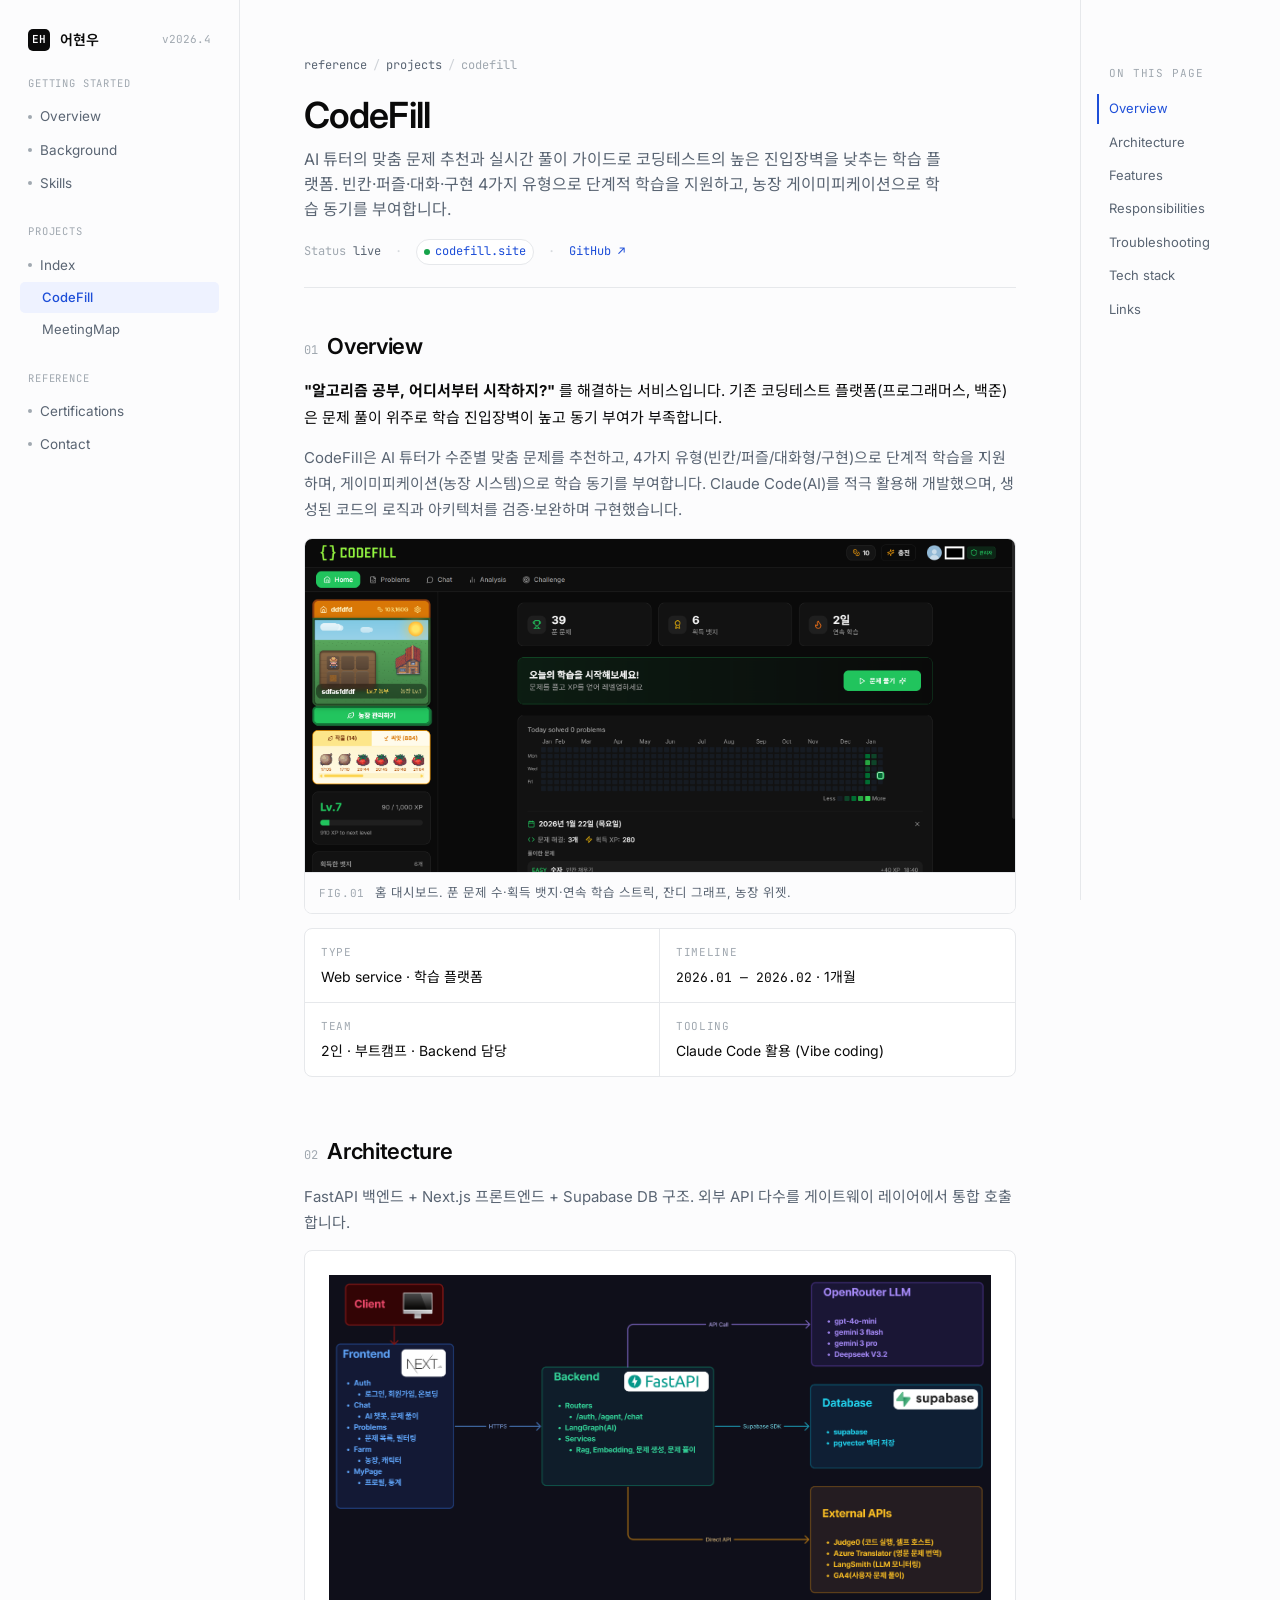
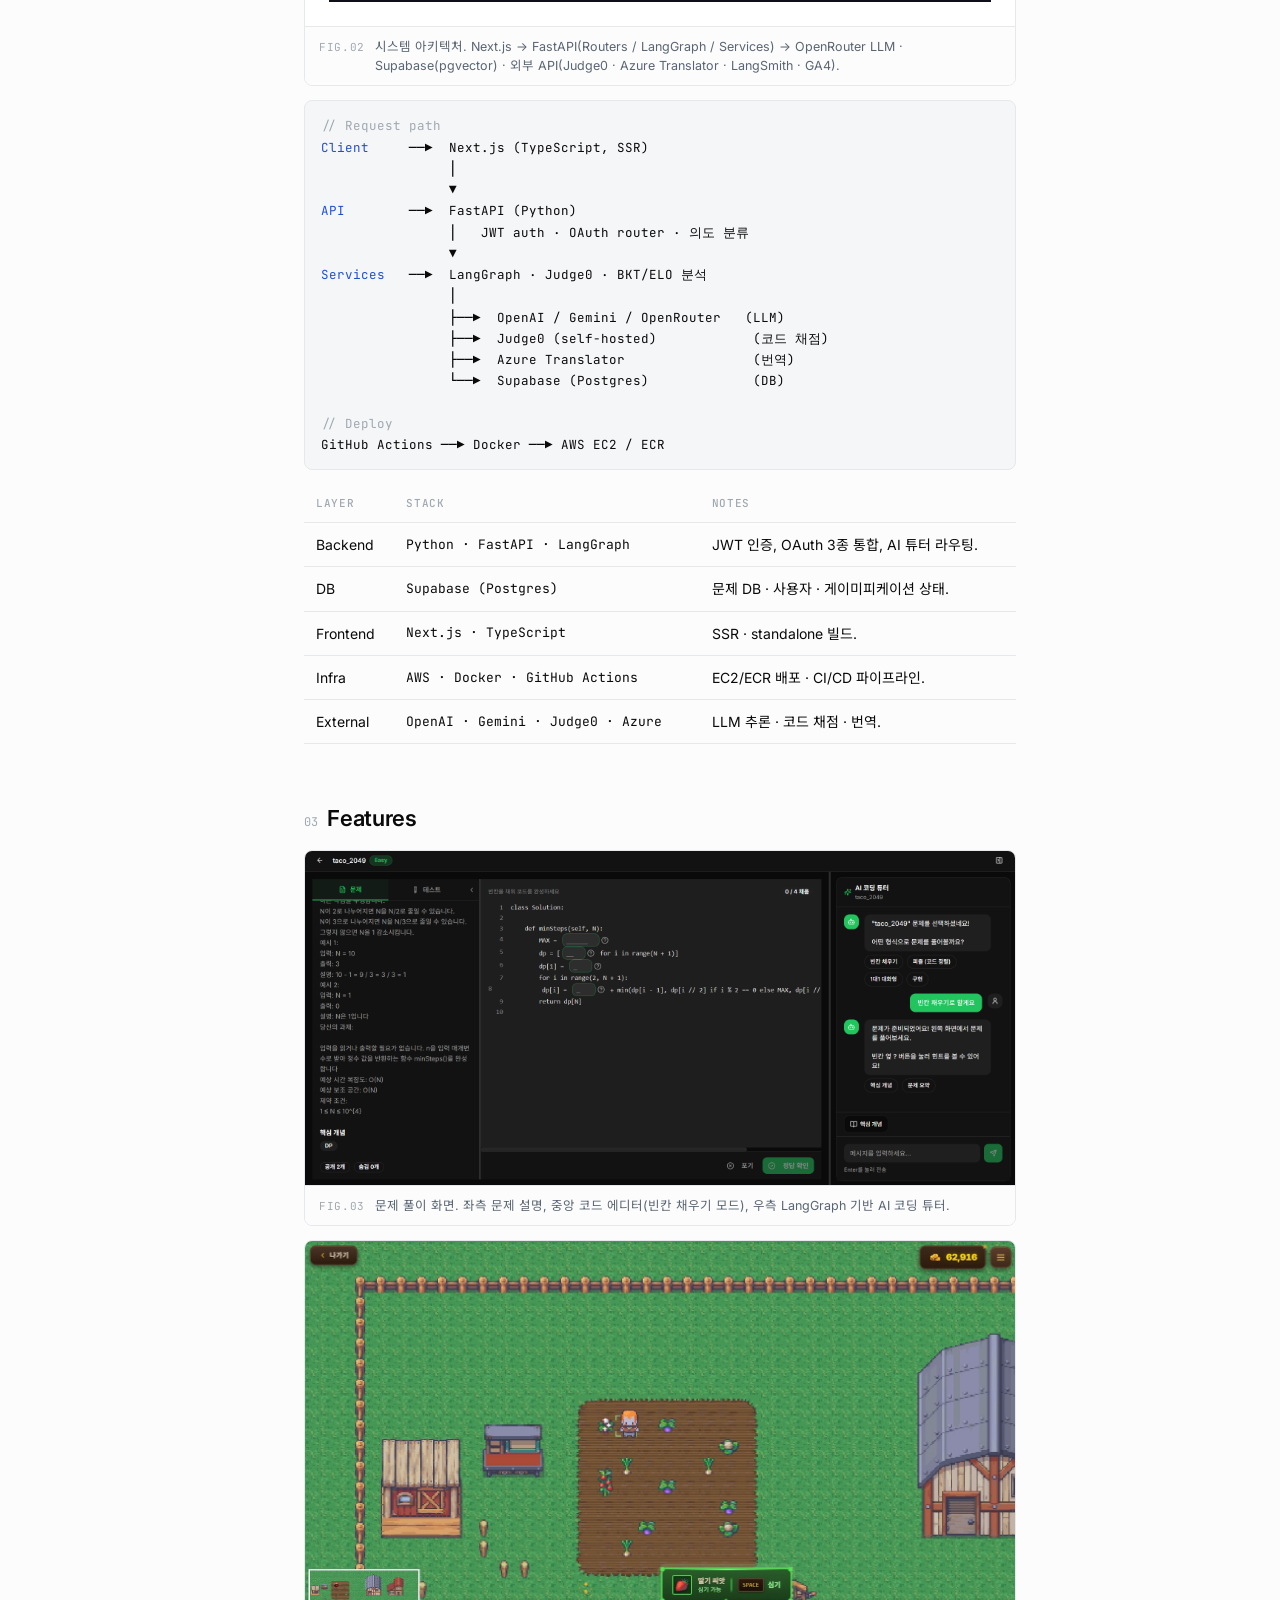
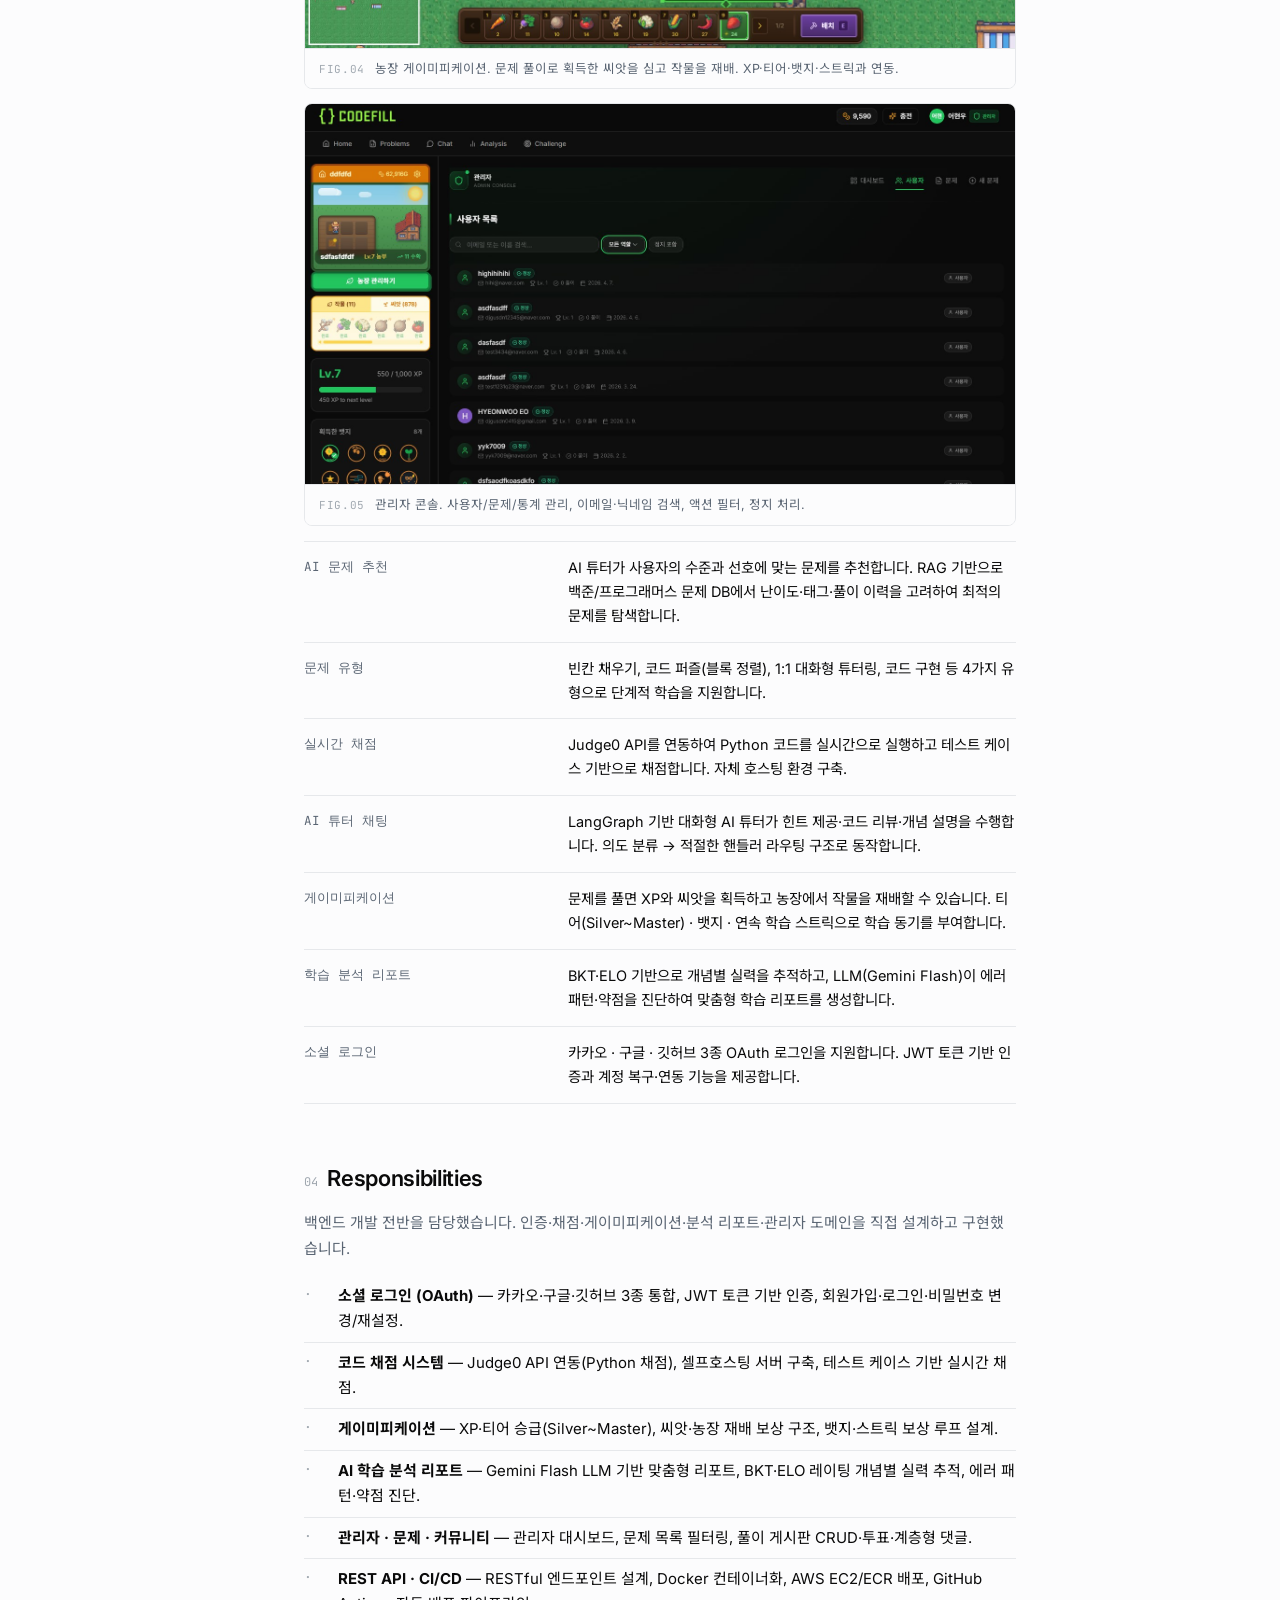
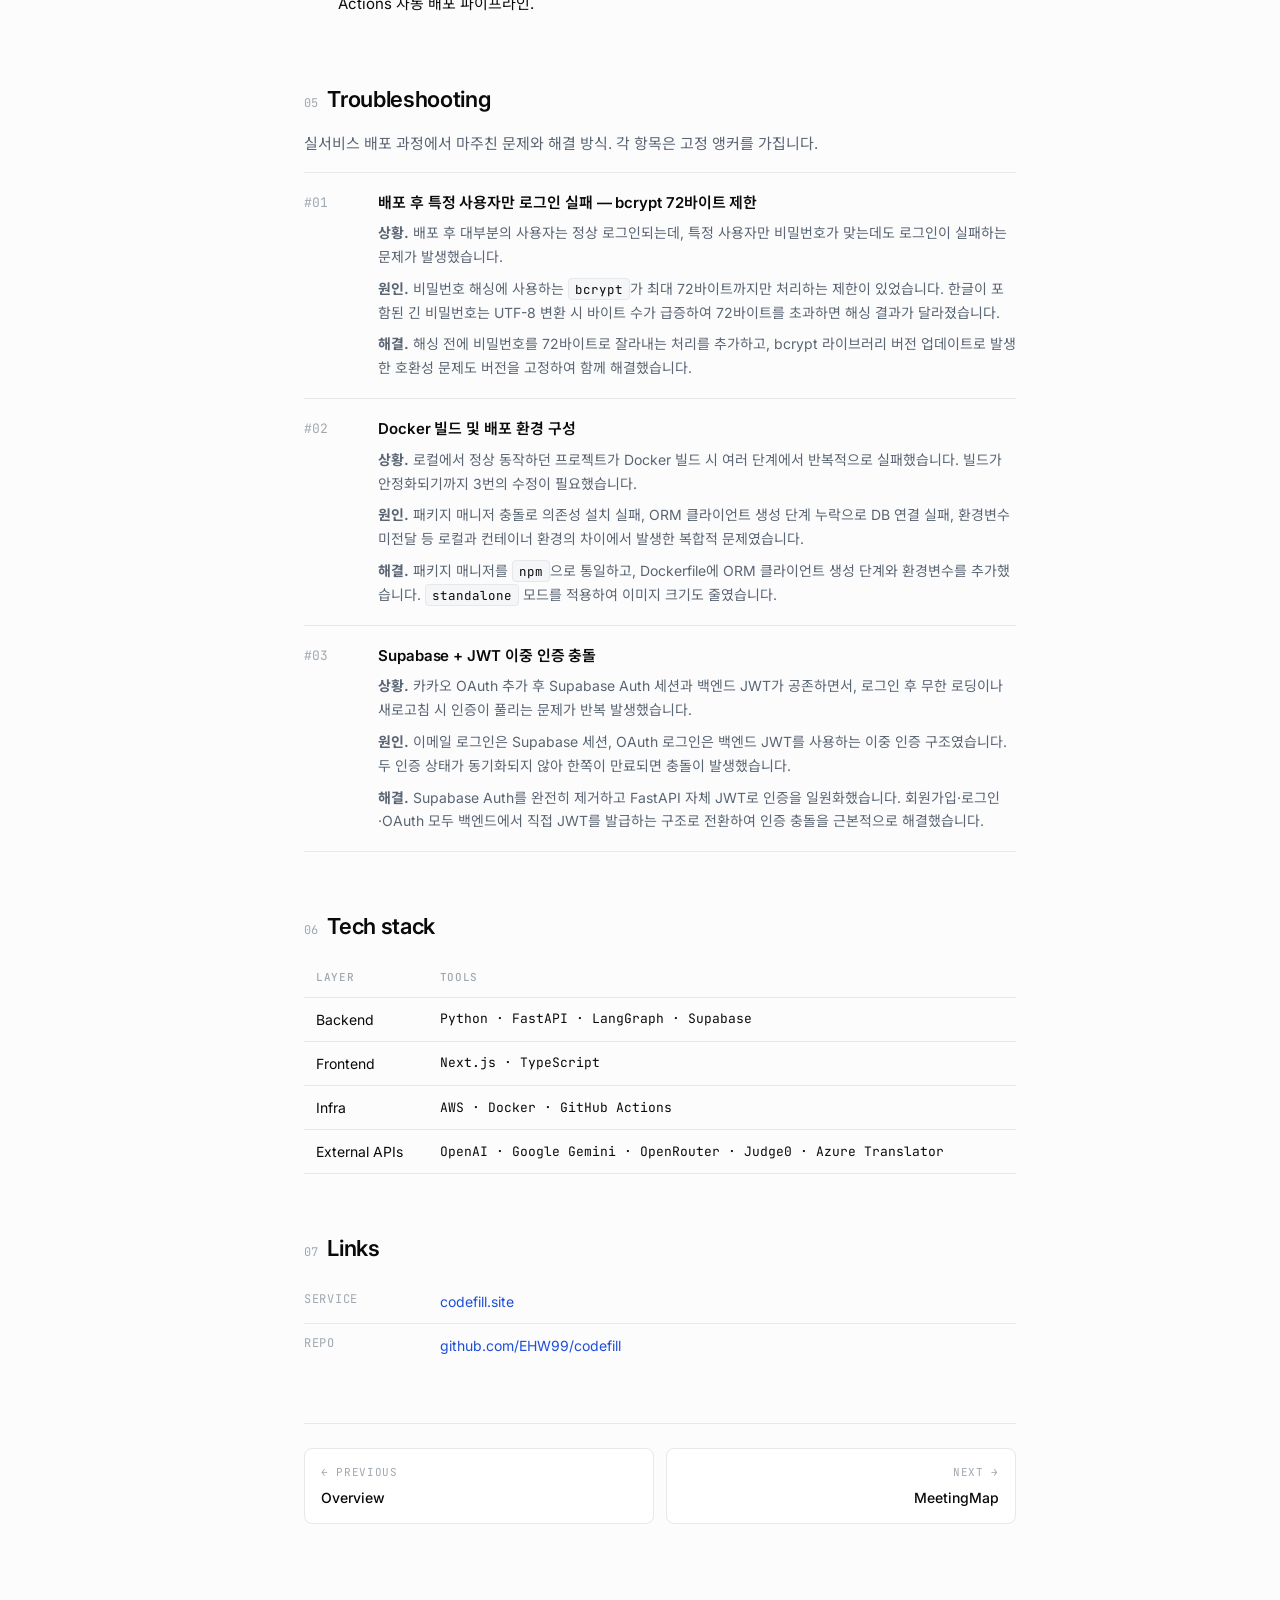
==== codefill.html @ de39ea93 "init: Portfolio-V3 base + 콘텐츠/동작 수정 - 베이스: Documentation site 컨셉 (사이드바 + 메인 + 우측 TOC) - 콘텐츠 수정: Abou" ====
<!doctype html>
<html lang="ko">
<head>
<meta charset="utf-8" />
<meta name="viewport" content="width=device-width, initial-scale=1" />
<title>CodeFill · 어현우</title>
<link rel="preconnect" href="https://fonts.googleapis.com" />
<link rel="preconnect" href="https://fonts.gstatic.com" crossorigin />
<link href="https://fonts.googleapis.com/css2?family=Inter:wght@400;500;600;700&family=JetBrains+Mono:wght@400;500&family=Noto+Sans+KR:wght@400;500;600;700&display=swap" rel="stylesheet" />
<link rel="stylesheet" href="styles.css?v=3" />
<style>
.figure { margin: 0 0 14px; border: 1px solid var(--border); border-radius: 8px; overflow: hidden; background: var(--surface); }
.figure img { display: block; width: 100%; height: auto; }
.figure-caption { display: flex; align-items: baseline; gap: 10px; padding: 10px 14px; border-top: 1px solid var(--border); background: var(--bg); font-size: 12.5px; color: var(--text-secondary); line-height: 1.55; }
.figure-caption .label { font-family: var(--font-mono); font-size: 11px; text-transform: uppercase; letter-spacing: 0.06em; color: var(--text-muted); flex-shrink: 0; }
.figure.arch { background: #ffffff; }
.figure.arch img { padding: 24px; box-sizing: border-box; }
</style>
</head>
<body>
<div class="shell">

  <aside class="sidebar">
    <div class="sb-brand">
      <div class="mark">EH</div>
      <div class="name">어현우</div>
      <div class="ver">v2026.4</div>
    </div>

    <div class="sb-section">
      <div class="sb-section-title">Getting started</div>
      <ul class="sb-list">
        <li><a class="sb-link" href="index.html#overview"><span class="dot"></span>Overview</a></li>
        <li><a class="sb-link" href="index.html#background"><span class="dot"></span>Background</a></li>
        <li><a class="sb-link" href="index.html#skills"><span class="dot"></span>Skills</a></li>
      </ul>
    </div>

    <div class="sb-section">
      <div class="sb-section-title">Projects</div>
      <ul class="sb-list">
        <li><a class="sb-link" href="index.html#projects"><span class="dot"></span>Index</a></li>
        <li><a class="sb-link sub active" href="codefill.html">CodeFill</a></li>
        <li><a class="sb-link sub" href="meetingmap.html">MeetingMap</a></li>
      </ul>
    </div>

    <div class="sb-section">
      <div class="sb-section-title">Reference</div>
      <ul class="sb-list">
        <li><a class="sb-link" href="index.html#certifications"><span class="dot"></span>Certifications</a></li>
        <li><a class="sb-link" href="index.html#contact"><span class="dot"></span>Contact</a></li>
      </ul>
    </div>
  </aside>

  <main class="main">
    <nav class="breadcrumb">
      <a href="index.html">reference</a>
      <span class="sep">/</span>
      <a href="index.html#projects">projects</a>
      <span class="sep">/</span>
      <span>codefill</span>
    </nav>

    <h1 class="page-title">CodeFill</h1>
    <p class="page-subtitle">
      AI 튜터의 맞춤 문제 추천과 실시간 풀이 가이드로 코딩테스트의 높은
      진입장벽을 낮추는 학습 플랫폼. 빈칸·퍼즐·대화·구현 4가지 유형으로
      단계적 학습을 지원하고, 농장 게이미피케이션으로 학습 동기를 부여합니다.
    </p>
    <div class="page-meta">
      <span>Status <span style="color:var(--text-secondary)">live</span></span>
      <span class="sep">·</span>
      <a href="https://codefill.site/" target="_blank" rel="noopener" class="pill" style="color:var(--accent); text-decoration:none;"><span class="dot"></span>codefill.site</a>
      <span class="sep">·</span>
      <a href="https://github.com/EHW99/codefill" target="_blank" rel="noopener" style="font-family:var(--font-mono); font-size:12px;">GitHub ↗</a>
    </div>

    <!-- Overview -->
    <section class="section" id="overview">
      <h2 class="section-h2"><span class="num">01</span>Overview</h2>
      <p class="lead">
        <strong>"알고리즘 공부, 어디서부터 시작하지?"</strong> 를 해결하는
        서비스입니다. 기존 코딩테스트 플랫폼(프로그래머스, 백준)은 문제 풀이
        위주로 학습 진입장벽이 높고 동기 부여가 부족합니다.
      </p>
      <p class="lead secondary">
        CodeFill은 AI 튜터가 수준별 맞춤 문제를 추천하고, 4가지 유형(빈칸/퍼즐/대화형/구현)으로
        단계적 학습을 지원하며, 게이미피케이션(농장 시스템)으로 학습 동기를
        부여합니다. Claude Code(AI)를 적극 활용해 개발했으며, 생성된 코드의
        로직과 아키텍처를 검증·보완하며 구현했습니다.
      </p>

      <figure class="figure">
        <img src="assets/codefill-home.png" alt="CodeFill 홈 화면 — 학습 대시보드" />
        <figcaption class="figure-caption">
          <span class="label">fig.01</span>
          <span>홈 대시보드. 푼 문제 수·획득 뱃지·연속 학습 스트릭, 잔디 그래프, 농장 위젯.</span>
        </figcaption>
      </figure>

      <div class="facts">
        <div class="fact">
          <div class="fact-key">Type</div>
          <div class="fact-val">Web service · 학습 플랫폼</div>
        </div>
        <div class="fact">
          <div class="fact-key">Timeline</div>
          <div class="fact-val"><span class="mono">2026.01 — 2026.02</span> · 1개월</div>
        </div>
        <div class="fact">
          <div class="fact-key">Team</div>
          <div class="fact-val">2인 · 부트캠프 · Backend 담당</div>
        </div>
        <div class="fact">
          <div class="fact-key">Tooling</div>
          <div class="fact-val">Claude Code 활용 (Vibe coding)</div>
        </div>
      </div>
    </section>

    <!-- Architecture -->
    <section class="section" id="architecture">
      <h2 class="section-h2"><span class="num">02</span>Architecture</h2>
      <p class="lead secondary">
        FastAPI 백엔드 + Next.js 프론트엔드 + Supabase DB 구조. 외부 API
        다수를 게이트웨이 레이어에서 통합 호출합니다.
      </p>

      <figure class="figure arch">
        <img src="assets/codefill-architecture.png" alt="CodeFill 시스템 아키텍처 다이어그램" />
        <figcaption class="figure-caption">
          <span class="label">fig.02</span>
          <span>시스템 아키텍처. Next.js → FastAPI(Routers / LangGraph / Services) → OpenRouter LLM · Supabase(pgvector) · 외부 API(Judge0 · Azure Translator · LangSmith · GA4).</span>
        </figcaption>
      </figure>

<pre class="block"><span class="c">// Request path</span>
<span class="k">Client</span>     ──▶  Next.js (TypeScript, SSR)
                │
                ▼
<span class="k">API</span>        ──▶  FastAPI (Python)
                │   JWT auth · OAuth router · 의도 분류
                ▼
<span class="k">Services</span>   ──▶  LangGraph · Judge0 · BKT/ELO 분석
                │
                ├──▶  OpenAI / Gemini / OpenRouter   (LLM)
                ├──▶  Judge0 (self-hosted)            (코드 채점)
                ├──▶  Azure Translator                (번역)
                └──▶  Supabase (Postgres)             (DB)

<span class="c">// Deploy</span>
GitHub Actions ──▶ Docker ──▶ AWS EC2 / ECR</pre>

      <table class="spec">
        <thead>
          <tr><th>Layer</th><th>Stack</th><th>Notes</th></tr>
        </thead>
        <tbody>
          <tr><td>Backend</td><td class="mono">Python · FastAPI · LangGraph</td><td>JWT 인증, OAuth 3종 통합, AI 튜터 라우팅.</td></tr>
          <tr><td>DB</td><td class="mono">Supabase (Postgres)</td><td>문제 DB · 사용자 · 게이미피케이션 상태.</td></tr>
          <tr><td>Frontend</td><td class="mono">Next.js · TypeScript</td><td>SSR · standalone 빌드.</td></tr>
          <tr><td>Infra</td><td class="mono">AWS · Docker · GitHub Actions</td><td>EC2/ECR 배포 · CI/CD 파이프라인.</td></tr>
          <tr><td>External</td><td class="mono">OpenAI · Gemini · Judge0 · Azure</td><td>LLM 추론 · 코드 채점 · 번역.</td></tr>
        </tbody>
      </table>
    </section>

    <!-- Features -->
    <section class="section" id="features">
      <h2 class="section-h2"><span class="num">03</span>Features</h2>

      <figure class="figure">
        <img src="assets/codefill-chat.png" alt="문제 풀이 화면 — AI 코딩 튜터 채팅" />
        <figcaption class="figure-caption">
          <span class="label">fig.03</span>
          <span>문제 풀이 화면. 좌측 문제 설명, 중앙 코드 에디터(빈칸 채우기 모드), 우측 LangGraph 기반 AI 코딩 튜터.</span>
        </figcaption>
      </figure>

      <figure class="figure">
        <img src="assets/codefill-farm.jpg" alt="농장 게이미피케이션 화면" />
        <figcaption class="figure-caption">
          <span class="label">fig.04</span>
          <span>농장 게이미피케이션. 문제 풀이로 획득한 씨앗을 심고 작물을 재배. XP·티어·뱃지·스트릭과 연동.</span>
        </figcaption>
      </figure>

      <figure class="figure">
        <img src="assets/codefill-admin.jpg" alt="관리자 콘솔 — 사용자 목록" />
        <figcaption class="figure-caption">
          <span class="label">fig.05</span>
          <span>관리자 콘솔. 사용자/문제/통계 관리, 이메일·닉네임 검색, 액션 필터, 정지 처리.</span>
        </figcaption>
      </figure>

      <dl class="dl">
        <div class="dl-row">
          <dt class="dl-key">AI 문제 추천</dt>
          <dd class="dl-val">
            AI 튜터가 사용자의 수준과 선호에 맞는 문제를 추천합니다. RAG 기반으로
            백준/프로그래머스 문제 DB에서 난이도·태그·풀이 이력을 고려하여
            최적의 문제를 탐색합니다.
          </dd>
        </div>
        <div class="dl-row">
          <dt class="dl-key">문제 유형</dt>
          <dd class="dl-val">
            빈칸 채우기, 코드 퍼즐(블록 정렬), 1:1 대화형 튜터링, 코드 구현 등
            4가지 유형으로 단계적 학습을 지원합니다.
          </dd>
        </div>
        <div class="dl-row">
          <dt class="dl-key">실시간 채점</dt>
          <dd class="dl-val">
            Judge0 API를 연동하여 Python 코드를 실시간으로 실행하고 테스트
            케이스 기반으로 채점합니다. 자체 호스팅 환경 구축.
          </dd>
        </div>
        <div class="dl-row">
          <dt class="dl-key">AI 튜터 채팅</dt>
          <dd class="dl-val">
            LangGraph 기반 대화형 AI 튜터가 힌트 제공·코드 리뷰·개념 설명을
            수행합니다. 의도 분류 → 적절한 핸들러 라우팅 구조로 동작합니다.
          </dd>
        </div>
        <div class="dl-row">
          <dt class="dl-key">게이미피케이션</dt>
          <dd class="dl-val">
            문제를 풀면 XP와 씨앗을 획득하고 농장에서 작물을 재배할 수 있습니다.
            티어(Silver~Master) · 뱃지 · 연속 학습 스트릭으로 학습 동기를 부여합니다.
          </dd>
        </div>
        <div class="dl-row">
          <dt class="dl-key">학습 분석 리포트</dt>
          <dd class="dl-val">
            BKT·ELO 기반으로 개념별 실력을 추적하고, LLM(Gemini Flash)이
            에러 패턴·약점을 진단하여 맞춤형 학습 리포트를 생성합니다.
          </dd>
        </div>
        <div class="dl-row">
          <dt class="dl-key">소셜 로그인</dt>
          <dd class="dl-val">
            카카오 · 구글 · 깃허브 3종 OAuth 로그인을 지원합니다. JWT 토큰 기반
            인증과 계정 복구·연동 기능을 제공합니다.
          </dd>
        </div>
      </dl>
    </section>

    <!-- Responsibilities -->
    <section class="section" id="responsibilities">
      <h2 class="section-h2"><span class="num">04</span>Responsibilities</h2>
      <p class="lead secondary">
        백엔드 개발 전반을 담당했습니다. 인증·채점·게이미피케이션·분석 리포트·관리자
        도메인을 직접 설계하고 구현했습니다.
      </p>
      <ul style="list-style:none; padding-left:0;">
        <li style="padding:8px 0; border-bottom:1px solid var(--border); display:grid; grid-template-columns:24px 1fr; gap:10px;">
          <span style="font-family:var(--font-mono); color:var(--text-muted); font-size:13px;">·</span>
          <span><strong>소셜 로그인 (OAuth)</strong> — 카카오·구글·깃허브 3종 통합, JWT 토큰 기반 인증, 회원가입·로그인·비밀번호 변경/재설정.</span>
        </li>
        <li style="padding:8px 0; border-bottom:1px solid var(--border); display:grid; grid-template-columns:24px 1fr; gap:10px;">
          <span style="font-family:var(--font-mono); color:var(--text-muted); font-size:13px;">·</span>
          <span><strong>코드 채점 시스템</strong> — Judge0 API 연동(Python 채점), 셀프호스팅 서버 구축, 테스트 케이스 기반 실시간 채점.</span>
        </li>
        <li style="padding:8px 0; border-bottom:1px solid var(--border); display:grid; grid-template-columns:24px 1fr; gap:10px;">
          <span style="font-family:var(--font-mono); color:var(--text-muted); font-size:13px;">·</span>
          <span><strong>게이미피케이션</strong> — XP·티어 승급(Silver~Master), 씨앗·농장 재배 보상 구조, 뱃지·스트릭 보상 루프 설계.</span>
        </li>
        <li style="padding:8px 0; border-bottom:1px solid var(--border); display:grid; grid-template-columns:24px 1fr; gap:10px;">
          <span style="font-family:var(--font-mono); color:var(--text-muted); font-size:13px;">·</span>
          <span><strong>AI 학습 분석 리포트</strong> — Gemini Flash LLM 기반 맞춤형 리포트, BKT·ELO 레이팅 개념별 실력 추적, 에러 패턴·약점 진단.</span>
        </li>
        <li style="padding:8px 0; border-bottom:1px solid var(--border); display:grid; grid-template-columns:24px 1fr; gap:10px;">
          <span style="font-family:var(--font-mono); color:var(--text-muted); font-size:13px;">·</span>
          <span><strong>관리자 · 문제 · 커뮤니티</strong> — 관리자 대시보드, 문제 목록 필터링, 풀이 게시판 CRUD·투표·계층형 댓글.</span>
        </li>
        <li style="padding:8px 0; display:grid; grid-template-columns:24px 1fr; gap:10px;">
          <span style="font-family:var(--font-mono); color:var(--text-muted); font-size:13px;">·</span>
          <span><strong>REST API · CI/CD</strong> — RESTful 엔드포인트 설계, Docker 컨테이너화, AWS EC2/ECR 배포, GitHub Actions 자동 배포 파이프라인.</span>
        </li>
      </ul>
    </section>

    <!-- Troubleshooting -->
    <section class="section" id="troubleshooting">
      <h2 class="section-h2"><span class="num">05</span>Troubleshooting</h2>
      <p class="lead secondary">
        실서비스 배포 과정에서 마주친 문제와 해결 방식. 각 항목은 고정
        앵커를 가집니다.
      </p>

      <div class="ts">
        <div class="ts-item" id="01">
          <div class="ts-anchor">#01</div>
          <div>
            <div class="ts-title">배포 후 특정 사용자만 로그인 실패 — bcrypt 72바이트 제한</div>
            <div class="ts-body">
              <p>
                <strong>상황.</strong> 배포 후 대부분의 사용자는 정상 로그인되는데,
                특정 사용자만 비밀번호가 맞는데도 로그인이 실패하는 문제가 발생했습니다.
              </p>
              <p>
                <strong>원인.</strong> 비밀번호 해싱에 사용하는 <code class="inline">bcrypt</code>가
                최대 72바이트까지만 처리하는 제한이 있었습니다. 한글이 포함된 긴
                비밀번호는 UTF-8 변환 시 바이트 수가 급증하여 72바이트를 초과하면
                해싱 결과가 달라졌습니다.
              </p>
              <p>
                <strong>해결.</strong> 해싱 전에 비밀번호를 72바이트로 잘라내는
                처리를 추가하고, bcrypt 라이브러리 버전 업데이트로 발생한 호환성
                문제도 버전을 고정하여 함께 해결했습니다.
              </p>
            </div>
          </div>
        </div>

        <div class="ts-item" id="02">
          <div class="ts-anchor">#02</div>
          <div>
            <div class="ts-title">Docker 빌드 및 배포 환경 구성</div>
            <div class="ts-body">
              <p>
                <strong>상황.</strong> 로컬에서 정상 동작하던 프로젝트가 Docker
                빌드 시 여러 단계에서 반복적으로 실패했습니다. 빌드가 안정화되기까지
                3번의 수정이 필요했습니다.
              </p>
              <p>
                <strong>원인.</strong> 패키지 매니저 충돌로 의존성 설치 실패,
                ORM 클라이언트 생성 단계 누락으로 DB 연결 실패, 환경변수 미전달 등
                로컬과 컨테이너 환경의 차이에서 발생한 복합적 문제였습니다.
              </p>
              <p>
                <strong>해결.</strong> 패키지 매니저를 <code class="inline">npm</code>으로
                통일하고, Dockerfile에 ORM 클라이언트 생성 단계와 환경변수를
                추가했습니다. <code class="inline">standalone</code> 모드를 적용하여
                이미지 크기도 줄였습니다.
              </p>
            </div>
          </div>
        </div>

        <div class="ts-item" id="03">
          <div class="ts-anchor">#03</div>
          <div>
            <div class="ts-title">Supabase + JWT 이중 인증 충돌</div>
            <div class="ts-body">
              <p>
                <strong>상황.</strong> 카카오 OAuth 추가 후 Supabase Auth 세션과
                백엔드 JWT가 공존하면서, 로그인 후 무한 로딩이나 새로고침 시
                인증이 풀리는 문제가 반복 발생했습니다.
              </p>
              <p>
                <strong>원인.</strong> 이메일 로그인은 Supabase 세션, OAuth 로그인은
                백엔드 JWT를 사용하는 이중 인증 구조였습니다. 두 인증 상태가
                동기화되지 않아 한쪽이 만료되면 충돌이 발생했습니다.
              </p>
              <p>
                <strong>해결.</strong> Supabase Auth를 완전히 제거하고 FastAPI 자체
                JWT로 인증을 일원화했습니다. 회원가입·로그인·OAuth 모두 백엔드에서
                직접 JWT를 발급하는 구조로 전환하여 인증 충돌을 근본적으로 해결했습니다.
              </p>
            </div>
          </div>
        </div>
      </div>
    </section>

    <!-- Tech stack -->
    <section class="section" id="tech-stack">
      <h2 class="section-h2"><span class="num">06</span>Tech stack</h2>
      <table class="spec">
        <thead>
          <tr><th>Layer</th><th>Tools</th></tr>
        </thead>
        <tbody>
          <tr><td>Backend</td><td class="mono">Python · FastAPI · LangGraph · Supabase</td></tr>
          <tr><td>Frontend</td><td class="mono">Next.js · TypeScript</td></tr>
          <tr><td>Infra</td><td class="mono">AWS · Docker · GitHub Actions</td></tr>
          <tr><td>External APIs</td><td class="mono">OpenAI · Google Gemini · OpenRouter · Judge0 · Azure Translator</td></tr>
        </tbody>
      </table>
    </section>

    <!-- Links -->
    <section class="section" id="links">
      <h2 class="section-h2"><span class="num">07</span>Links</h2>
      <ul class="contact-list">
        <li><span class="k">Service</span><span class="v"><a href="https://codefill.site/" target="_blank" rel="noopener">codefill.site</a></span></li>
        <li><span class="k">Repo</span><span class="v"><a href="https://github.com/EHW99/codefill" target="_blank" rel="noopener">github.com/EHW99/codefill</a></span></li>
      </ul>
    </section>

    <nav class="page-nav">
      <a href="index.html">
        <div class="dir">← Previous</div>
        <div class="ttl">Overview</div>
      </a>
      <a href="meetingmap.html" class="right">
        <div class="dir">Next →</div>
        <div class="ttl">MeetingMap</div>
      </a>
    </nav>
  </main>

  <aside class="rail">
    <div class="rail-title">On this page</div>
    <ul class="rail-list" id="rail">
      <li><a class="rail-link active" href="#overview">Overview</a></li>
      <li><a class="rail-link" href="#architecture">Architecture</a></li>
      <li><a class="rail-link" href="#features">Features</a></li>
      <li><a class="rail-link" href="#responsibilities">Responsibilities</a></li>
      <li><a class="rail-link" href="#troubleshooting">Troubleshooting</a></li>
      <li><a class="rail-link" href="#tech-stack">Tech stack</a></li>
      <li><a class="rail-link" href="#links">Links</a></li>
    </ul>
  </aside>

</div>

<script>
  (function () {
    const railLinks = Array.from(document.querySelectorAll('#rail .rail-link'));
    const targets = railLinks
      .map(l => document.querySelector(l.getAttribute('href')))
      .filter(Boolean);
    if (!targets.length) return;

    const intersecting = new Set();

    const setActive = id => {
      railLinks.forEach(l => l.classList.toggle('active', l.getAttribute('href') === '#' + id));
    };

    const update = () => {
      if (!intersecting.size) return;
      const topmost = [...intersecting].sort(
        (a, b) => a.getBoundingClientRect().top - b.getBoundingClientRect().top
      )[0];
      setActive(topmost.id);
    };

    const io = new IntersectionObserver(entries => {
      entries.forEach(e => {
        if (e.isIntersecting) intersecting.add(e.target);
        else intersecting.delete(e.target);
      });
      update();
    }, { rootMargin: '-15% 0px -60% 0px', threshold: 0 });

    targets.forEach(t => io.observe(t));
  })();
</script>
</body>
</html>
---- styles.css ----
/* ---------- Tokens ---------- */
:root {
  --bg: #fcfcfd;
  --surface: #ffffff;
  --text: #0a0a0a;
  --text-secondary: #5a6573;
  --text-muted: #a0a8b0;
  --accent: #1d4ed8;
  --accent-soft: #eef2ff;
  --border: #e6e8eb;
  --border-strong: #d6d9de;
  --hover: #f4f5f7;
  --code-bg: #f5f6f8;

  --font-sans: "Inter", "Noto Sans KR", -apple-system, BlinkMacSystemFont, "Helvetica Neue", sans-serif;
  --font-mono: "JetBrains Mono", ui-monospace, SFMono-Regular, Menlo, monospace;

  --sidebar-w: 240px;
  --content-w: 720px;
  --rightrail-w: 200px;
}

/* ---------- Reset ---------- */
*, *::before, *::after { box-sizing: border-box; }
html, body { margin: 0; padding: 0; }
body {
  background: var(--bg);
  color: var(--text);
  font-family: var(--font-sans);
  font-size: 15px;
  line-height: 1.65;
  -webkit-font-smoothing: antialiased;
  -moz-osx-font-smoothing: grayscale;
  text-rendering: optimizeLegibility;
}
a { color: var(--accent); text-decoration: none; }
a:hover { text-decoration: underline; text-underline-offset: 3px; }
h1, h2, h3, h4 { font-weight: 600; letter-spacing: -0.01em; margin: 0; }
p { margin: 0; }
ul, ol { margin: 0; padding: 0; }

/* ---------- Layout ---------- */
.shell {
  display: grid;
  grid-template-columns: var(--sidebar-w) minmax(0, 1fr) var(--rightrail-w);
  max-width: 1280px;
  margin: 0 auto;
  min-height: 100vh;
}

/* ---------- Sidebar ---------- */
.sidebar {
  position: sticky;
  top: 0;
  height: 100vh;
  border-right: 1px solid var(--border);
  padding: 24px 20px;
  overflow-y: auto;
  background: var(--bg);
}
.sb-brand {
  display: flex;
  align-items: center;
  gap: 10px;
  padding: 4px 8px 18px;
}
.sb-brand .mark {
  width: 22px; height: 22px;
  border-radius: 5px;
  background: var(--text);
  color: var(--bg);
  display: grid; place-items: center;
  font-family: var(--font-mono);
  font-size: 11px;
  font-weight: 600;
  letter-spacing: 0;
}
.sb-brand .name {
  font-weight: 600;
  font-size: 14px;
  letter-spacing: -0.01em;
}
.sb-brand .ver {
  margin-left: auto;
  font-family: var(--font-mono);
  font-size: 11px;
  color: var(--text-muted);
}

.sb-search {
  display: flex;
  align-items: center;
  gap: 8px;
  width: 100%;
  padding: 7px 10px;
  border: 1px solid var(--border);
  border-radius: 6px;
  background: var(--surface);
  color: var(--text-muted);
  font-family: var(--font-sans);
  font-size: 13px;
  margin-bottom: 20px;
  cursor: text;
}
.sb-search:hover { border-color: var(--border-strong); }
.sb-search svg { flex-shrink: 0; }
.sb-search .kbd {
  margin-left: auto;
  font-family: var(--font-mono);
  font-size: 10.5px;
  color: var(--text-muted);
  border: 1px solid var(--border);
  padding: 1px 5px;
  border-radius: 3px;
  background: var(--bg);
}

.sb-section {
  margin-bottom: 18px;
}
.sb-section-title {
  font-family: var(--font-mono);
  font-size: 10.5px;
  text-transform: uppercase;
  letter-spacing: 0.08em;
  color: var(--text-muted);
  padding: 6px 8px;
  margin-bottom: 2px;
}
.sb-list {
  list-style: none;
  display: flex;
  flex-direction: column;
  gap: 1px;
}
.sb-link {
  display: flex;
  align-items: center;
  gap: 8px;
  padding: 5px 8px;
  border-radius: 5px;
  font-size: 13.5px;
  color: var(--text-secondary);
  cursor: pointer;
  transition: background 0.08s ease, color 0.08s ease;
}
.sb-link:hover {
  background: var(--hover);
  color: var(--text);
  text-decoration: none;
}
.sb-link.active {
  background: var(--accent-soft);
  color: var(--accent);
  font-weight: 500;
}
.sb-link.sub {
  padding-left: 22px;
  font-size: 13px;
}
.sb-link .dot {
  width: 4px; height: 4px;
  border-radius: 50%;
  background: var(--text-muted);
  flex-shrink: 0;
}
.sb-link.active .dot { background: var(--accent); }

/* ---------- Main content ---------- */
.main {
  padding: 56px 64px 120px;
  max-width: calc(var(--content-w) + 128px);
  width: 100%;
}
.breadcrumb {
  display: flex;
  align-items: center;
  gap: 6px;
  font-family: var(--font-mono);
  font-size: 12px;
  color: var(--text-muted);
  margin-bottom: 18px;
}
.breadcrumb .sep { opacity: 0.5; }
.breadcrumb a { color: var(--text-secondary); }

.page-title {
  font-size: 36px;
  line-height: 1.2;
  letter-spacing: -0.025em;
  margin-bottom: 10px;
}
.page-subtitle {
  font-size: 16px;
  color: var(--text-secondary);
  line-height: 1.55;
  margin-bottom: 18px;
  max-width: 640px;
}
.page-meta {
  display: flex;
  align-items: center;
  gap: 14px;
  flex-wrap: wrap;
  font-family: var(--font-mono);
  font-size: 12px;
  color: var(--text-muted);
  padding-bottom: 22px;
  border-bottom: 1px solid var(--border);
  margin-bottom: 40px;
}
.page-meta .sep { opacity: 0.4; }
.page-meta .pill {
  display: inline-flex; align-items: center; gap: 5px;
  padding: 2px 7px;
  border: 1px solid var(--border);
  border-radius: 999px;
  background: var(--surface);
}
.page-meta .pill .dot {
  width: 6px; height: 6px;
  border-radius: 50%;
  background: #16a34a;
}

/* ---------- Section ---------- */
.section { margin-bottom: 56px; scroll-margin-top: 24px; }
.section-h2 {
  font-size: 22px;
  letter-spacing: -0.015em;
  margin-bottom: 14px;
  display: flex;
  align-items: baseline;
  gap: 10px;
}
.section-h2 .num {
  font-family: var(--font-mono);
  font-size: 12px;
  color: var(--text-muted);
  font-weight: 400;
}
.section-h3 {
  font-size: 16px;
  margin: 28px 0 10px;
  letter-spacing: -0.01em;
}
.lead {
  color: var(--text);
  font-size: 15px;
  line-height: 1.75;
  margin-bottom: 14px;
}
.lead.secondary { color: var(--text-secondary); }

/* ---------- Key facts grid ---------- */
.facts {
  display: grid;
  grid-template-columns: 1fr 1fr;
  border: 1px solid var(--border);
  border-radius: 8px;
  background: var(--surface);
  overflow: hidden;
}
.fact {
  padding: 14px 16px;
  border-right: 1px solid var(--border);
  border-bottom: 1px solid var(--border);
}
.fact:nth-child(2n) { border-right: none; }
.fact:nth-last-child(-n+2) { border-bottom: none; }
.fact-key {
  font-family: var(--font-mono);
  font-size: 11px;
  text-transform: uppercase;
  letter-spacing: 0.06em;
  color: var(--text-muted);
  margin-bottom: 4px;
}
.fact-val {
  font-size: 14px;
  color: var(--text);
}
.fact-val .mono { font-family: var(--font-mono); font-size: 13px; }

/* ---------- Callout / Project card ---------- */
.callout {
  border: 1px solid var(--border);
  border-radius: 8px;
  background: var(--surface);
  padding: 20px 22px;
  margin-bottom: 14px;
  display: block;
  color: inherit;
}
.callout:hover {
  border-color: var(--border-strong);
  background: #fbfcfd;
  text-decoration: none;
}
.callout-head {
  display: flex;
  align-items: center;
  gap: 10px;
  margin-bottom: 8px;
}
.callout-tag {
  font-family: var(--font-mono);
  font-size: 11px;
  color: var(--text-muted);
  padding: 1px 6px;
  border: 1px solid var(--border);
  border-radius: 4px;
  background: var(--bg);
}
.callout-title {
  font-size: 16px;
  font-weight: 600;
  letter-spacing: -0.01em;
  color: var(--text);
}
.callout-arrow {
  margin-left: auto;
  color: var(--text-muted);
  font-family: var(--font-mono);
  font-size: 13px;
}
.callout:hover .callout-arrow { color: var(--accent); }
.callout-summary {
  color: var(--text-secondary);
  font-size: 14px;
  line-height: 1.65;
  margin-bottom: 12px;
}
.callout-meta {
  display: flex;
  flex-wrap: wrap;
  gap: 6px;
}
.chip {
  font-family: var(--font-mono);
  font-size: 11px;
  color: var(--text-secondary);
  padding: 2px 7px;
  border: 1px solid var(--border);
  border-radius: 4px;
  background: var(--bg);
}

/* ---------- Definition list ---------- */
.dl {
  border-top: 1px solid var(--border);
}
.dl-row {
  display: grid;
  grid-template-columns: 200px 1fr;
  gap: 24px;
  padding: 14px 0;
  border-bottom: 1px solid var(--border);
}
.dl-key {
  font-family: var(--font-mono);
  font-size: 12.5px;
  color: var(--text-secondary);
  padding-top: 1px;
}
.dl-val {
  color: var(--text);
  font-size: 14.5px;
  line-height: 1.65;
}
.dl-val .muted { color: var(--text-secondary); }

/* ---------- Tables ---------- */
table.spec {
  width: 100%;
  border-collapse: collapse;
  font-size: 14px;
}
table.spec th, table.spec td {
  text-align: left;
  padding: 10px 12px;
  border-bottom: 1px solid var(--border);
}
table.spec th {
  font-family: var(--font-mono);
  font-size: 11px;
  text-transform: uppercase;
  letter-spacing: 0.06em;
  color: var(--text-muted);
  font-weight: 500;
  background: var(--bg);
  border-bottom: 1px solid var(--border);
}
table.spec td.mono { font-family: var(--font-mono); font-size: 13px; }

/* ---------- Code ---------- */
code.inline {
  font-family: var(--font-mono);
  font-size: 12.5px;
  background: var(--code-bg);
  padding: 1.5px 6px;
  border-radius: 4px;
  color: var(--text);
  border: 1px solid var(--border);
}
pre.block {
  font-family: var(--font-mono);
  font-size: 12.5px;
  background: var(--code-bg);
  border: 1px solid var(--border);
  border-radius: 8px;
  padding: 14px 16px;
  overflow-x: auto;
  line-height: 1.7;
  color: var(--text);
  margin: 0 0 14px;
}
pre.block .c { color: var(--text-muted); }
pre.block .k { color: var(--accent); }

/* ---------- Troubleshooting ---------- */
.ts {
  border-top: 1px solid var(--border);
}
.ts-item {
  padding: 18px 0;
  border-bottom: 1px solid var(--border);
  display: grid;
  grid-template-columns: 56px 1fr;
  gap: 18px;
}
.ts-anchor {
  font-family: var(--font-mono);
  font-size: 13px;
  color: var(--text-muted);
  padding-top: 1px;
}
.ts-title {
  font-size: 15px;
  font-weight: 600;
  margin-bottom: 6px;
  letter-spacing: -0.005em;
}
.ts-body {
  color: var(--text-secondary);
  font-size: 14px;
  line-height: 1.7;
}
.ts-body p + p { margin-top: 8px; }

/* ---------- Right rail ---------- */
.rail {
  position: sticky;
  top: 0;
  height: 100vh;
  padding: 64px 28px;
  border-left: 1px solid var(--border);
  font-size: 13px;
}
.rail-title {
  font-family: var(--font-mono);
  font-size: 11px;
  text-transform: uppercase;
  letter-spacing: 0.08em;
  color: var(--text-muted);
  margin-bottom: 12px;
}
.rail-list {
  list-style: none;
  display: flex;
  flex-direction: column;
  gap: 4px;
}
.rail-link {
  display: block;
  padding: 4px 0;
  color: var(--text-secondary);
  font-size: 13px;
  border-left: 2px solid transparent;
  padding-left: 10px;
  margin-left: -12px;
}
.rail-link:hover {
  color: var(--text);
  text-decoration: none;
}
.rail-link.active {
  color: var(--accent);
  border-left-color: var(--accent);
}

/* ---------- Footer / page nav ---------- */
.page-nav {
  display: grid;
  grid-template-columns: 1fr 1fr;
  gap: 12px;
  margin-top: 56px;
  padding-top: 24px;
  border-top: 1px solid var(--border);
}
.page-nav a {
  display: block;
  padding: 14px 16px;
  border: 1px solid var(--border);
  border-radius: 8px;
  color: inherit;
  background: var(--surface);
}
.page-nav a:hover { border-color: var(--border-strong); text-decoration: none; }
.page-nav .dir {
  font-family: var(--font-mono);
  font-size: 11px;
  text-transform: uppercase;
  letter-spacing: 0.06em;
  color: var(--text-muted);
  margin-bottom: 4px;
}
.page-nav .ttl {
  font-size: 14px;
  font-weight: 500;
  color: var(--text);
}
.page-nav .right { text-align: right; }

/* ---------- Misc ---------- */
.divider-note {
  display: flex; align-items: center; gap: 10px;
  font-family: var(--font-mono);
  font-size: 11px;
  color: var(--text-muted);
  margin: 32px 0 16px;
}
.divider-note::before, .divider-note::after {
  content: ""; flex: 1; height: 1px; background: var(--border);
}

.tag-row {
  display: flex; flex-wrap: wrap; gap: 6px;
  margin-top: 6px;
}

.skills-grid {
  display: grid;
  grid-template-columns: repeat(2, 1fr);
  gap: 0;
  border: 1px solid var(--border);
  border-radius: 8px;
  overflow: hidden;
  background: var(--surface);
}
.skill-cell {
  padding: 14px 16px;
  border-right: 1px solid var(--border);
  border-bottom: 1px solid var(--border);
}
.skill-cell:nth-child(2n) { border-right: none; }
.skill-cell:nth-last-child(-n+2) { border-bottom: none; }
.skill-label {
  font-family: var(--font-mono);
  font-size: 11px;
  text-transform: uppercase;
  letter-spacing: 0.06em;
  color: var(--text-muted);
  margin-bottom: 8px;
}
.skill-items {
  display: flex; flex-wrap: wrap; gap: 5px;
}

/* figure (docs-style screenshots) */
.figure {
  margin: 0 0 14px;
  border: 1px solid var(--border);
  border-radius: 8px;
  overflow: hidden;
  background: var(--surface);
}
.figure img {
  display: block;
  width: 100%;
  height: auto;
}
.figure-caption {
  display: flex;
  align-items: baseline;
  gap: 10px;
  padding: 10px 14px;
  border-top: 1px solid var(--border);
  background: var(--bg);
  font-size: 12.5px;
  color: var(--text-secondary);
  line-height: 1.55;
}
.figure-caption .label {
  font-family: var(--font-mono);
  font-size: 11px;
  text-transform: uppercase;
  letter-spacing: 0.06em;
  color: var(--text-muted);
  flex-shrink: 0;
}
.figure.arch { background: #ffffff; }
.figure.arch img { padding: 24px; }

/* timeline */
.timeline { border-left: 1px solid var(--border); padding-left: 22px; margin-left: 4px; }
.tl-item { position: relative; padding-bottom: 22px; }
.tl-item:last-child { padding-bottom: 0; }
.tl-item::before {
  content: ""; position: absolute;
  left: -27px; top: 6px;
  width: 9px; height: 9px;
  background: var(--bg);
  border: 1px solid var(--border-strong);
  border-radius: 50%;
}
.tl-date {
  font-family: var(--font-mono);
  font-size: 11.5px;
  color: var(--text-muted);
  margin-bottom: 2px;
}
.tl-title { font-size: 14.5px; font-weight: 600; }
.tl-org { font-size: 13.5px; color: var(--text-secondary); margin-top: 1px; }

/* contact list */
.contact-list { list-style: none; }
.contact-list li {
  display: grid;
  grid-template-columns: 120px 1fr;
  gap: 16px;
  padding: 10px 0;
  border-bottom: 1px solid var(--border);
}
.contact-list li:last-child { border-bottom: none; }
.contact-list .k {
  font-family: var(--font-mono);
  font-size: 12px;
  color: var(--text-muted);
  text-transform: uppercase;
  letter-spacing: 0.06em;
}
.contact-list .v { font-size: 14px; }
.contact-list .v .mono { font-family: var(--font-mono); font-size: 13px; }

/* responsive — collapse rail then sidebar */
@media (max-width: 1180px) {
  .rail { display: none; }
  .shell { grid-template-columns: var(--sidebar-w) minmax(0, 1fr); }
}
@media (max-width: 820px) {
  .sidebar { display: none; }
  .shell { grid-template-columns: 1fr; }
  .main { padding: 32px 24px 80px; }
}
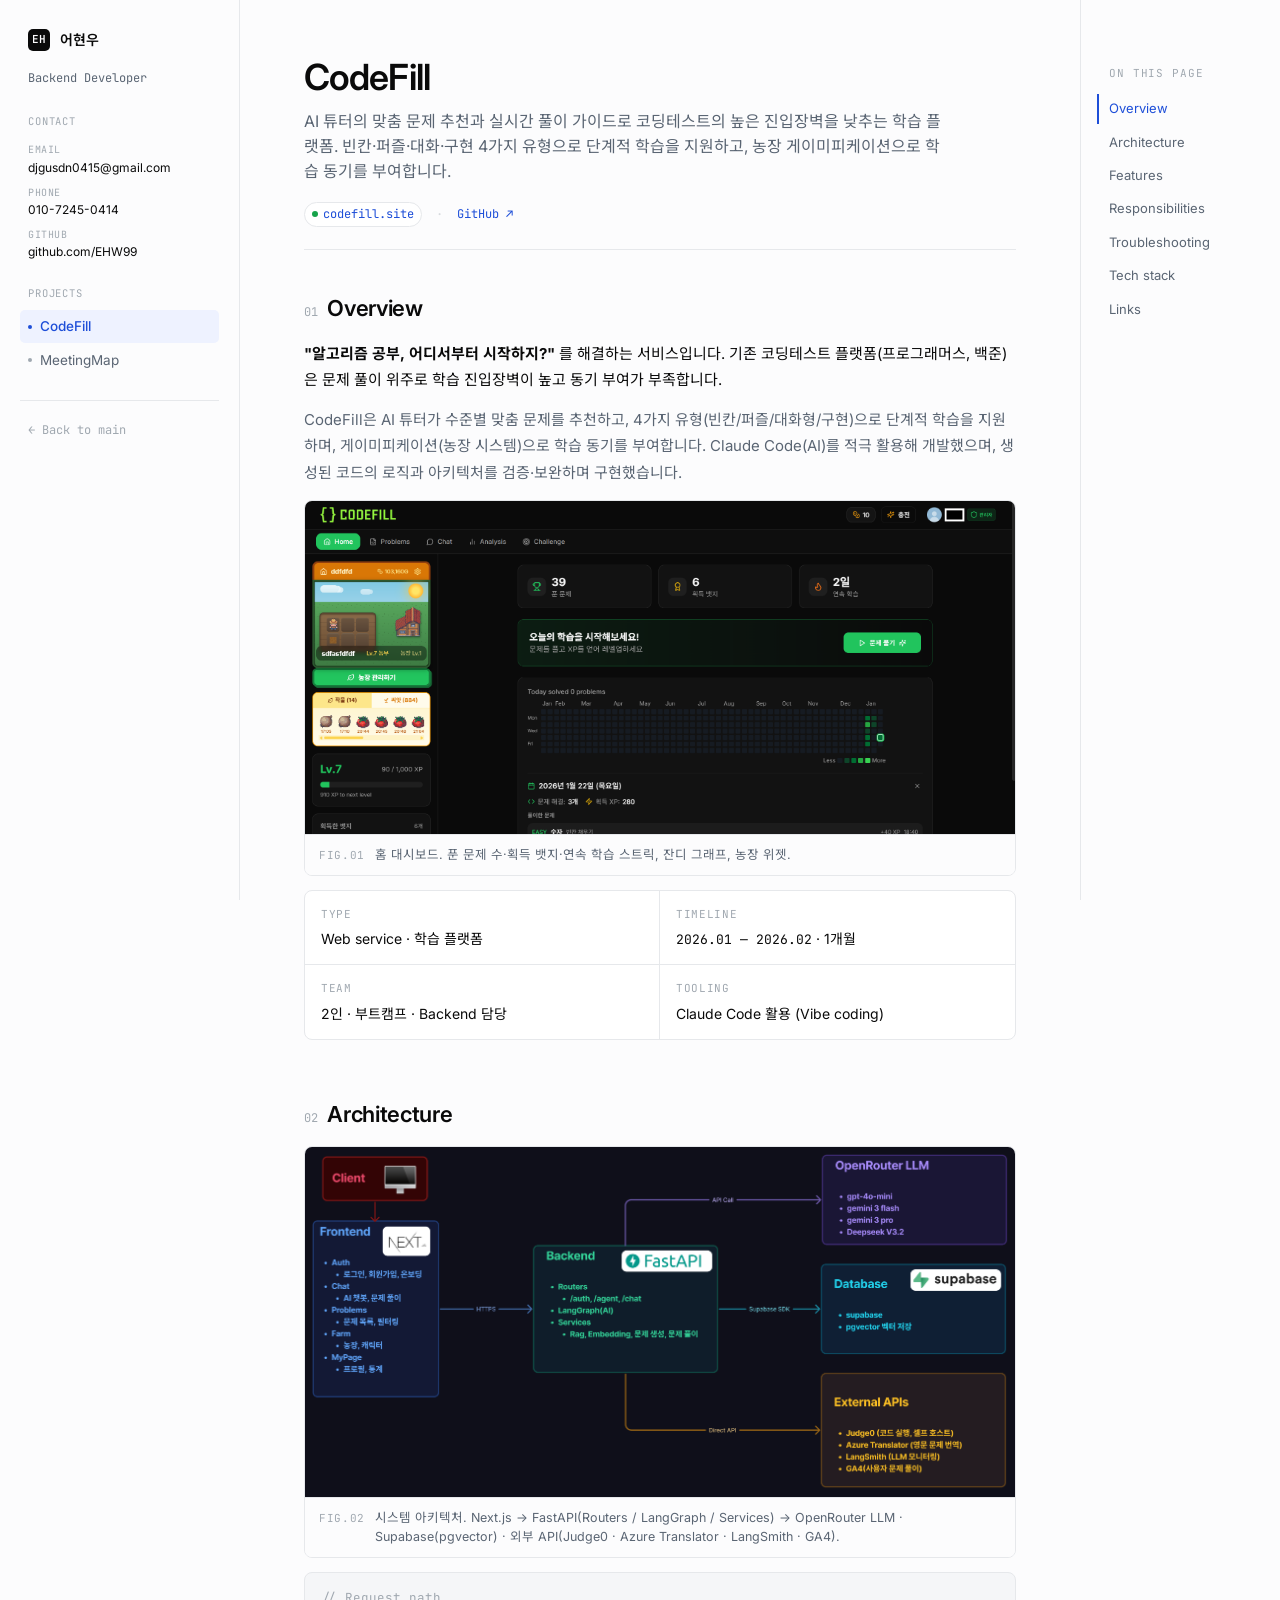
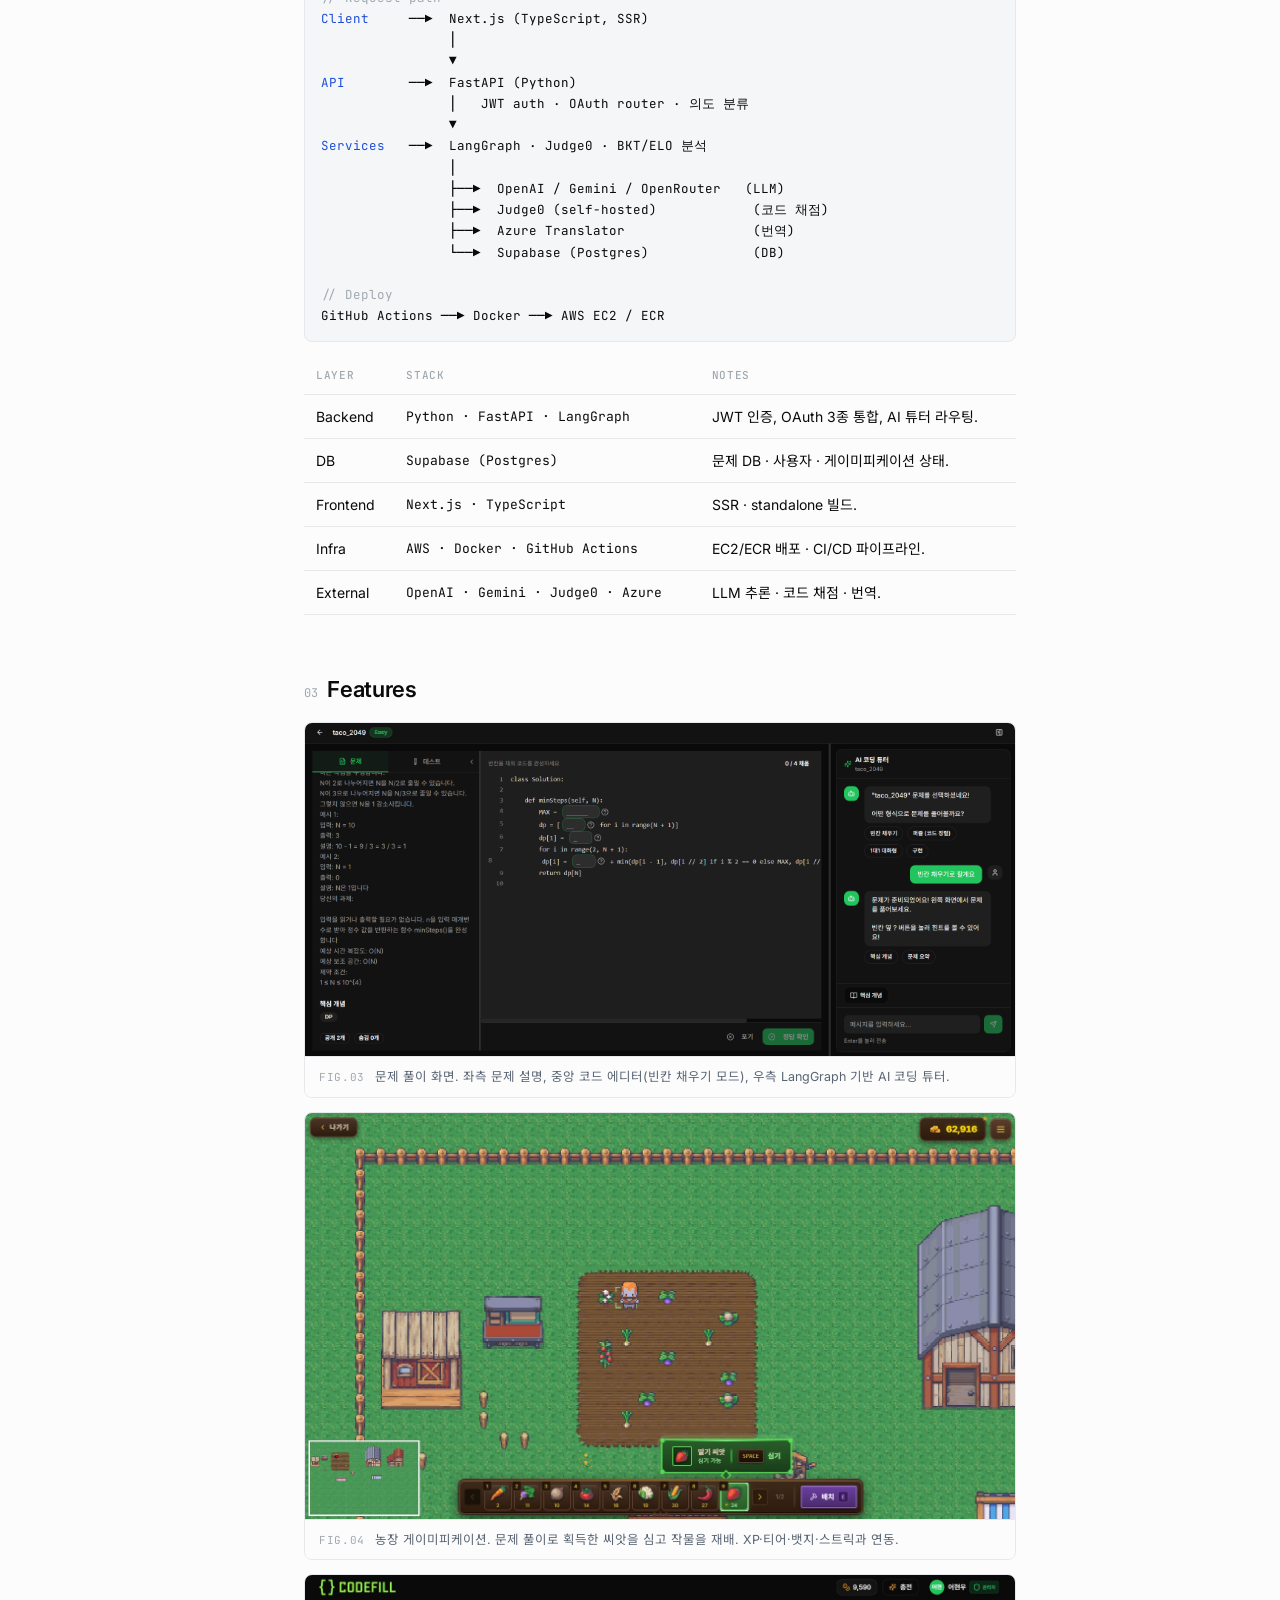
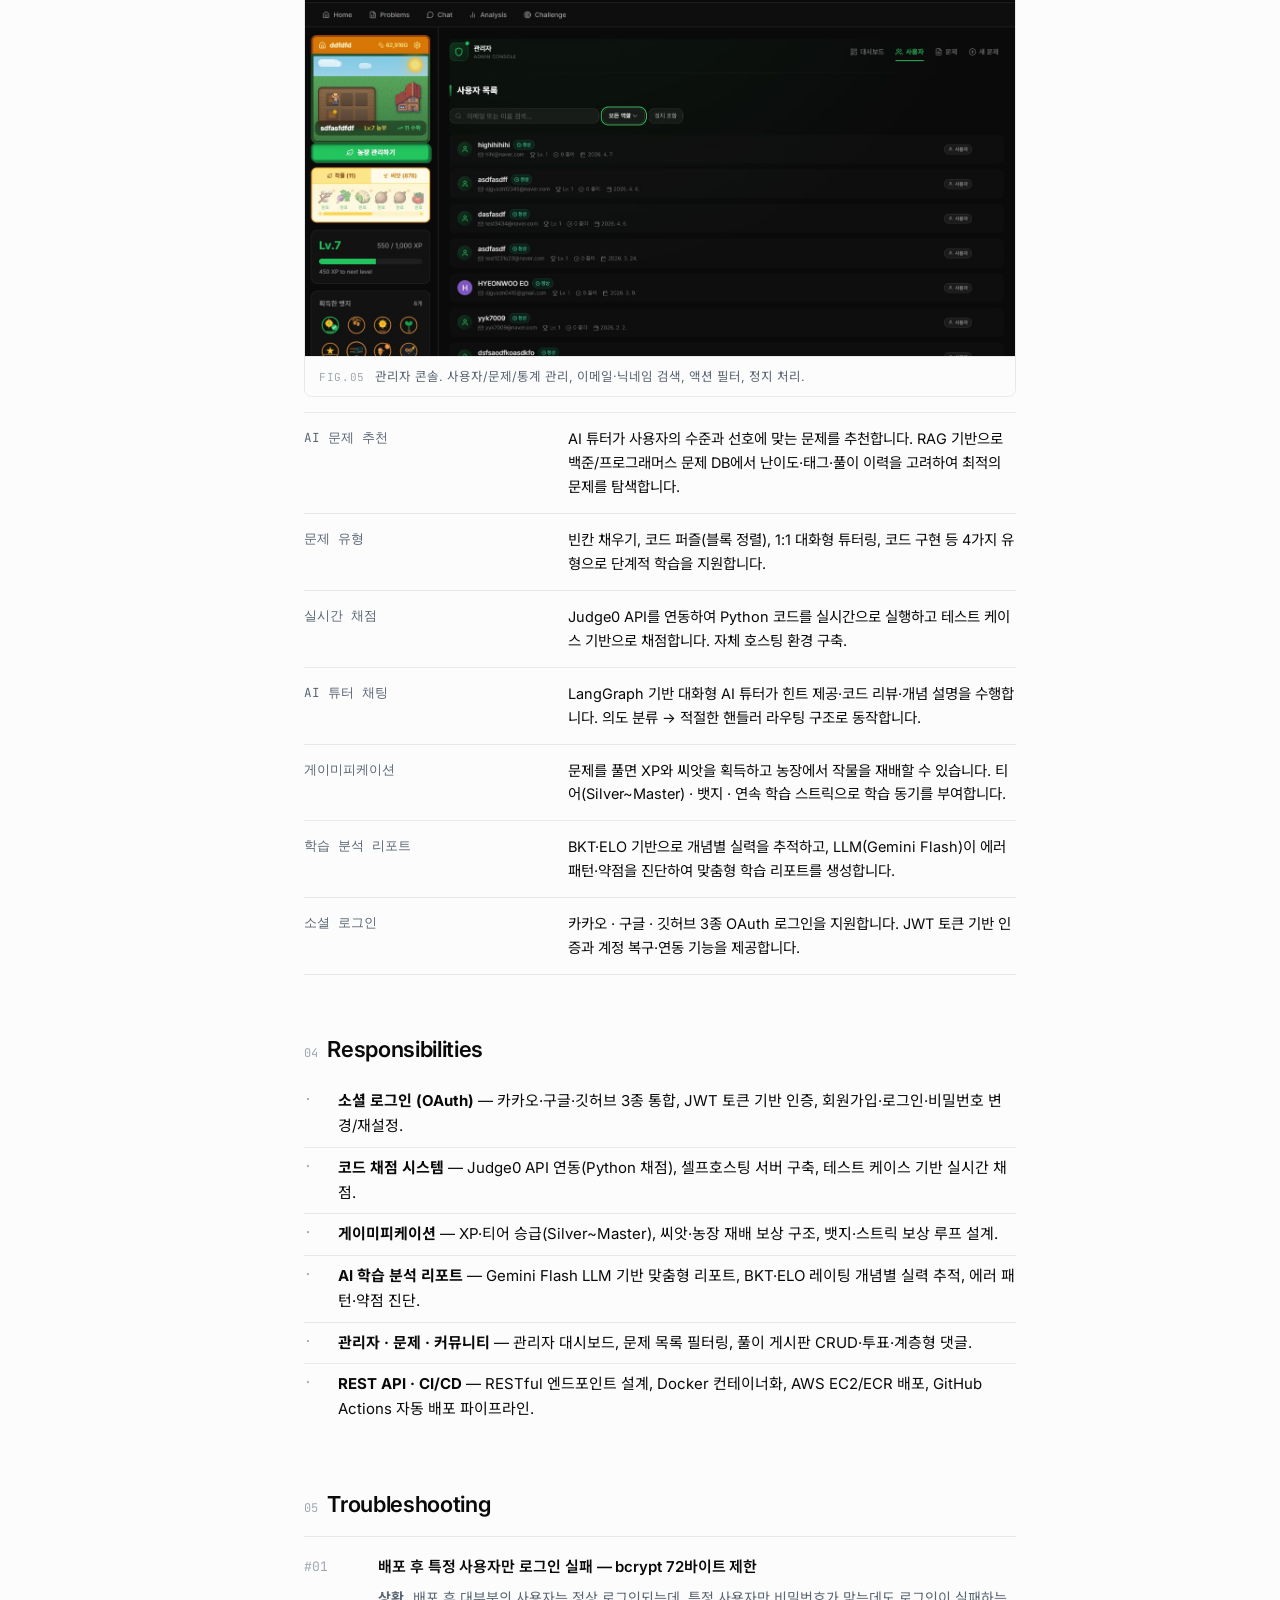
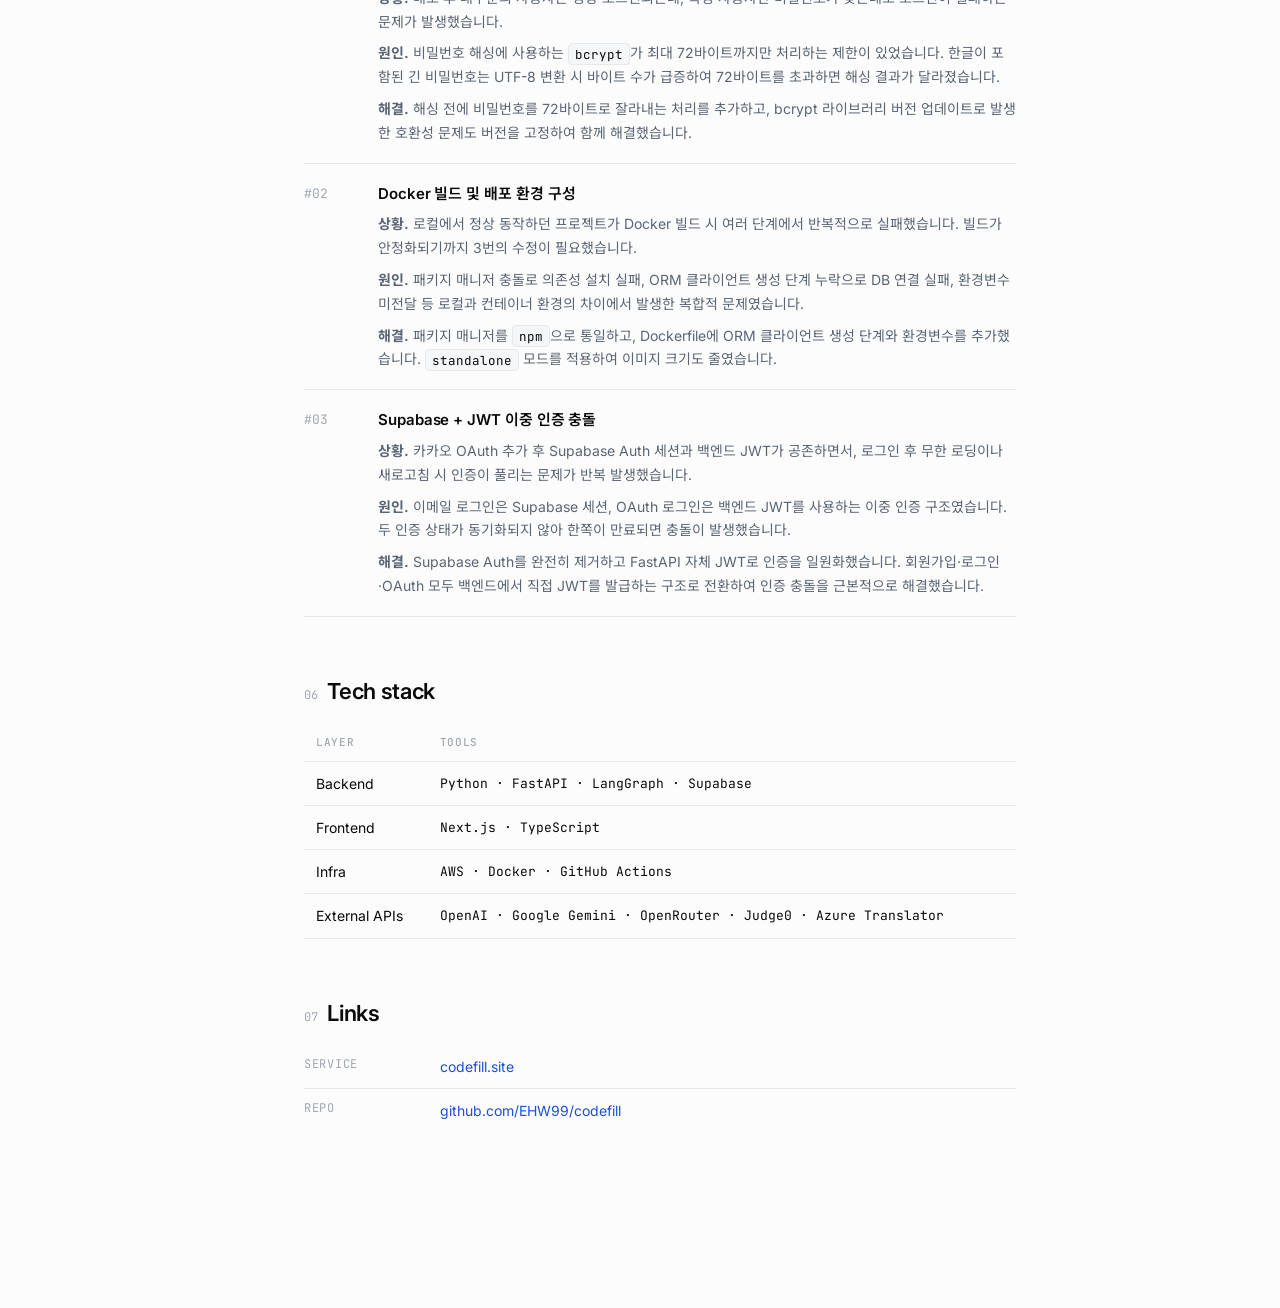
==== commit c8d734e9: "refactor: 사이드바 재구성 + 콘텐츠 정리 사이드바 - 그룹 (Getting started/Projects/Reference) 제거 → Contact + Projects 2" ====
--- a/codefill.html
+++ b/codefill.html
@@ -14,64 +14,57 @@
 .figure-caption { display: flex; align-items: baseline; gap: 10px; padding: 10px 14px; border-top: 1px solid var(--border); background: var(--bg); font-size: 12.5px; color: var(--text-secondary); line-height: 1.55; }
 .figure-caption .label { font-family: var(--font-mono); font-size: 11px; text-transform: uppercase; letter-spacing: 0.06em; color: var(--text-muted); flex-shrink: 0; }
 .figure.arch { background: #ffffff; }
-.figure.arch img { padding: 24px; box-sizing: border-box; }
 </style>
 </head>
 <body>
 <div class="shell">
 
   <aside class="sidebar">
-    <div class="sb-brand">
+    <a class="sb-brand" href="index.html">
       <div class="mark">EH</div>
       <div class="name">어현우</div>
-      <div class="ver">v2026.4</div>
-    </div>
+    </a>
+    <div class="sb-role">Backend Developer</div>
 
     <div class="sb-section">
-      <div class="sb-section-title">Getting started</div>
-      <ul class="sb-list">
-        <li><a class="sb-link" href="index.html#overview"><span class="dot"></span>Overview</a></li>
-        <li><a class="sb-link" href="index.html#background"><span class="dot"></span>Background</a></li>
-        <li><a class="sb-link" href="index.html#skills"><span class="dot"></span>Skills</a></li>
+      <div class="sb-section-title">Contact</div>
+      <ul class="sb-contact">
+        <li>
+          <span class="k">Email</span>
+          <span class="v"><a href="mailto:djgusdn0415@gmail.com">djgusdn0415@gmail.com</a></span>
+        </li>
+        <li>
+          <span class="k">Phone</span>
+          <span class="v">010-7245-0414</span>
+        </li>
+        <li>
+          <span class="k">GitHub</span>
+          <span class="v"><a href="https://github.com/EHW99" target="_blank" rel="noopener">github.com/EHW99</a></span>
+        </li>
       </ul>
     </div>
 
     <div class="sb-section">
       <div class="sb-section-title">Projects</div>
       <ul class="sb-list">
-        <li><a class="sb-link" href="index.html#projects"><span class="dot"></span>Index</a></li>
-        <li><a class="sb-link sub active" href="codefill.html">CodeFill</a></li>
-        <li><a class="sb-link sub" href="meetingmap.html">MeetingMap</a></li>
+        <li><a class="sb-link active" href="codefill.html"><span class="dot"></span>CodeFill</a></li>
+        <li><a class="sb-link" href="meetingmap.html"><span class="dot"></span>MeetingMap</a></li>
       </ul>
     </div>
 
-    <div class="sb-section">
-      <div class="sb-section-title">Reference</div>
-      <ul class="sb-list">
-        <li><a class="sb-link" href="index.html#certifications"><span class="dot"></span>Certifications</a></li>
-        <li><a class="sb-link" href="index.html#contact"><span class="dot"></span>Contact</a></li>
-      </ul>
+    <div class="sb-back">
+      <a href="index.html">← Back to main</a>
     </div>
   </aside>
 
   <main class="main">
-    <nav class="breadcrumb">
-      <a href="index.html">reference</a>
-      <span class="sep">/</span>
-      <a href="index.html#projects">projects</a>
-      <span class="sep">/</span>
-      <span>codefill</span>
-    </nav>
-
-    <h1 class="page-title">CodeFill</h1>
+<h1 class="page-title">CodeFill</h1>
     <p class="page-subtitle">
       AI 튜터의 맞춤 문제 추천과 실시간 풀이 가이드로 코딩테스트의 높은
       진입장벽을 낮추는 학습 플랫폼. 빈칸·퍼즐·대화·구현 4가지 유형으로
       단계적 학습을 지원하고, 농장 게이미피케이션으로 학습 동기를 부여합니다.
     </p>
     <div class="page-meta">
-      <span>Status <span style="color:var(--text-secondary)">live</span></span>
-      <span class="sep">·</span>
       <a href="https://codefill.site/" target="_blank" rel="noopener" class="pill" style="color:var(--accent); text-decoration:none;"><span class="dot"></span>codefill.site</a>
       <span class="sep">·</span>
       <a href="https://github.com/EHW99/codefill" target="_blank" rel="noopener" style="font-family:var(--font-mono); font-size:12px;">GitHub ↗</a>
@@ -123,10 +116,6 @@
     <!-- Architecture -->
     <section class="section" id="architecture">
       <h2 class="section-h2"><span class="num">02</span>Architecture</h2>
-      <p class="lead secondary">
-        FastAPI 백엔드 + Next.js 프론트엔드 + Supabase DB 구조. 외부 API
-        다수를 게이트웨이 레이어에서 통합 호출합니다.
-      </p>
 
       <figure class="figure arch">
         <img src="assets/codefill-architecture.png" alt="CodeFill 시스템 아키텍처 다이어그램" />
@@ -252,10 +241,6 @@
     <!-- Responsibilities -->
     <section class="section" id="responsibilities">
       <h2 class="section-h2"><span class="num">04</span>Responsibilities</h2>
-      <p class="lead secondary">
-        백엔드 개발 전반을 담당했습니다. 인증·채점·게이미피케이션·분석 리포트·관리자
-        도메인을 직접 설계하고 구현했습니다.
-      </p>
       <ul style="list-style:none; padding-left:0;">
         <li style="padding:8px 0; border-bottom:1px solid var(--border); display:grid; grid-template-columns:24px 1fr; gap:10px;">
           <span style="font-family:var(--font-mono); color:var(--text-muted); font-size:13px;">·</span>
@@ -287,10 +272,6 @@
     <!-- Troubleshooting -->
     <section class="section" id="troubleshooting">
       <h2 class="section-h2"><span class="num">05</span>Troubleshooting</h2>
-      <p class="lead secondary">
-        실서비스 배포 과정에서 마주친 문제와 해결 방식. 각 항목은 고정
-        앵커를 가집니다.
-      </p>
 
       <div class="ts">
         <div class="ts-item" id="01">
@@ -393,16 +374,6 @@
       </ul>
     </section>
 
-    <nav class="page-nav">
-      <a href="index.html">
-        <div class="dir">← Previous</div>
-        <div class="ttl">Overview</div>
-      </a>
-      <a href="meetingmap.html" class="right">
-        <div class="dir">Next →</div>
-        <div class="ttl">MeetingMap</div>
-      </a>
-    </nav>
   </main>
 
   <aside class="rail">
--- a/styles.css
+++ b/styles.css
@@ -63,7 +63,11 @@
   align-items: center;
   gap: 10px;
   padding: 4px 8px 18px;
-}
+  color: var(--text);
+  text-decoration: none;
+}
+.sb-brand:hover { text-decoration: none; }
+.sb-brand:hover .name { color: var(--accent); }
 .sb-brand .mark {
   width: 22px; height: 22px;
   border-radius: 5px;
@@ -85,6 +89,58 @@
   font-family: var(--font-mono);
   font-size: 11px;
   color: var(--text-muted);
+}
+
+.sb-role {
+  padding: 0 8px 18px;
+  font-size: 12px;
+  color: var(--text-secondary);
+  font-family: var(--font-mono);
+  letter-spacing: 0;
+}
+
+.sb-contact {
+  list-style: none;
+  display: flex;
+  flex-direction: column;
+  gap: 8px;
+  padding: 4px 8px 0;
+}
+.sb-contact li {
+  display: flex;
+  flex-direction: column;
+  gap: 1px;
+}
+.sb-contact .k {
+  font-family: var(--font-mono);
+  font-size: 10px;
+  text-transform: uppercase;
+  letter-spacing: 0.06em;
+  color: var(--text-muted);
+}
+.sb-contact .v {
+  font-size: 12px;
+  color: var(--text);
+  word-break: break-all;
+  line-height: 1.4;
+}
+.sb-contact .v a { color: var(--text); }
+.sb-contact .v a:hover { color: var(--accent); text-decoration: none; }
+
+.sb-back {
+  margin-top: 24px;
+  padding: 8px;
+  border-top: 1px solid var(--border);
+  padding-top: 16px;
+}
+.sb-back a {
+  font-family: var(--font-mono);
+  font-size: 12px;
+  color: var(--text-muted);
+}
+.sb-back a:hover {
+  color: var(--accent);
+  text-decoration: none;
 }
 
 .sb-search {
@@ -600,7 +656,6 @@
   flex-shrink: 0;
 }
 .figure.arch { background: #ffffff; }
-.figure.arch img { padding: 24px; }
 
 /* timeline */
 .timeline { border-left: 1px solid var(--border); padding-left: 22px; margin-left: 4px; }
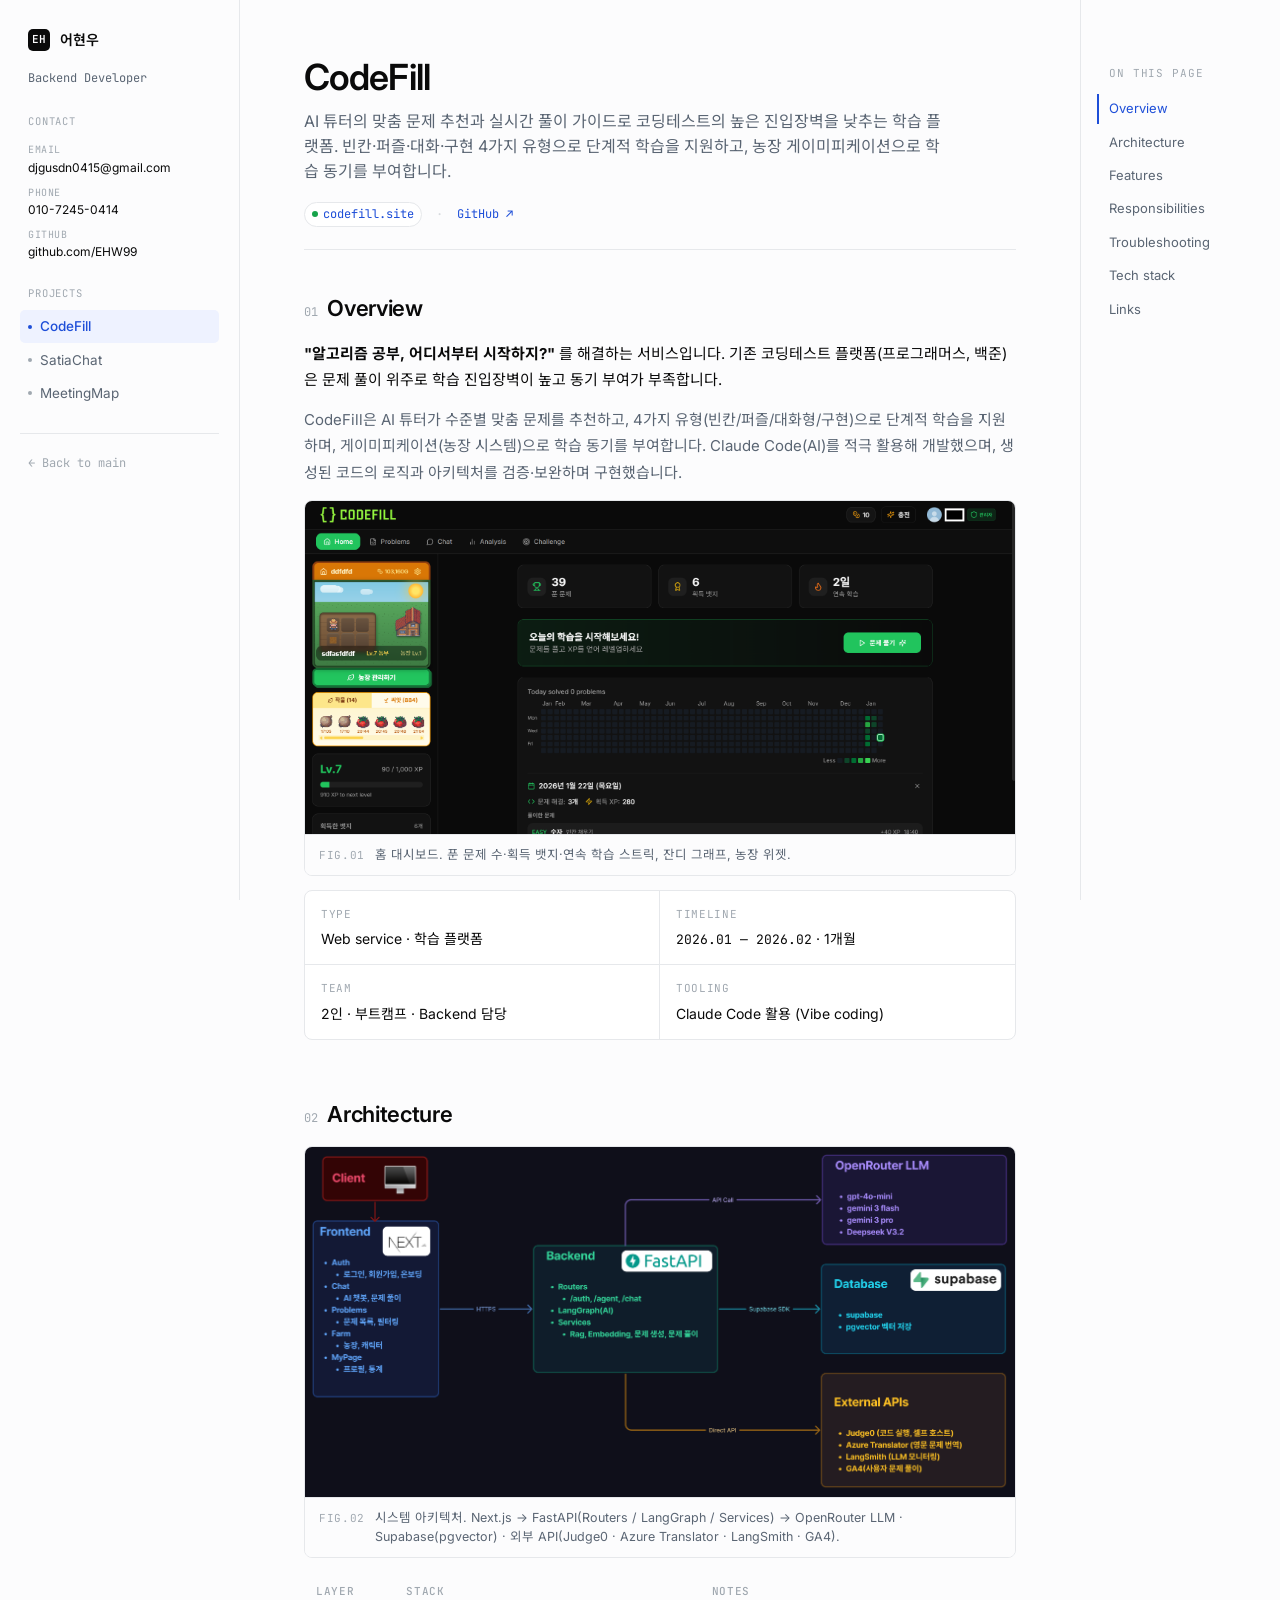
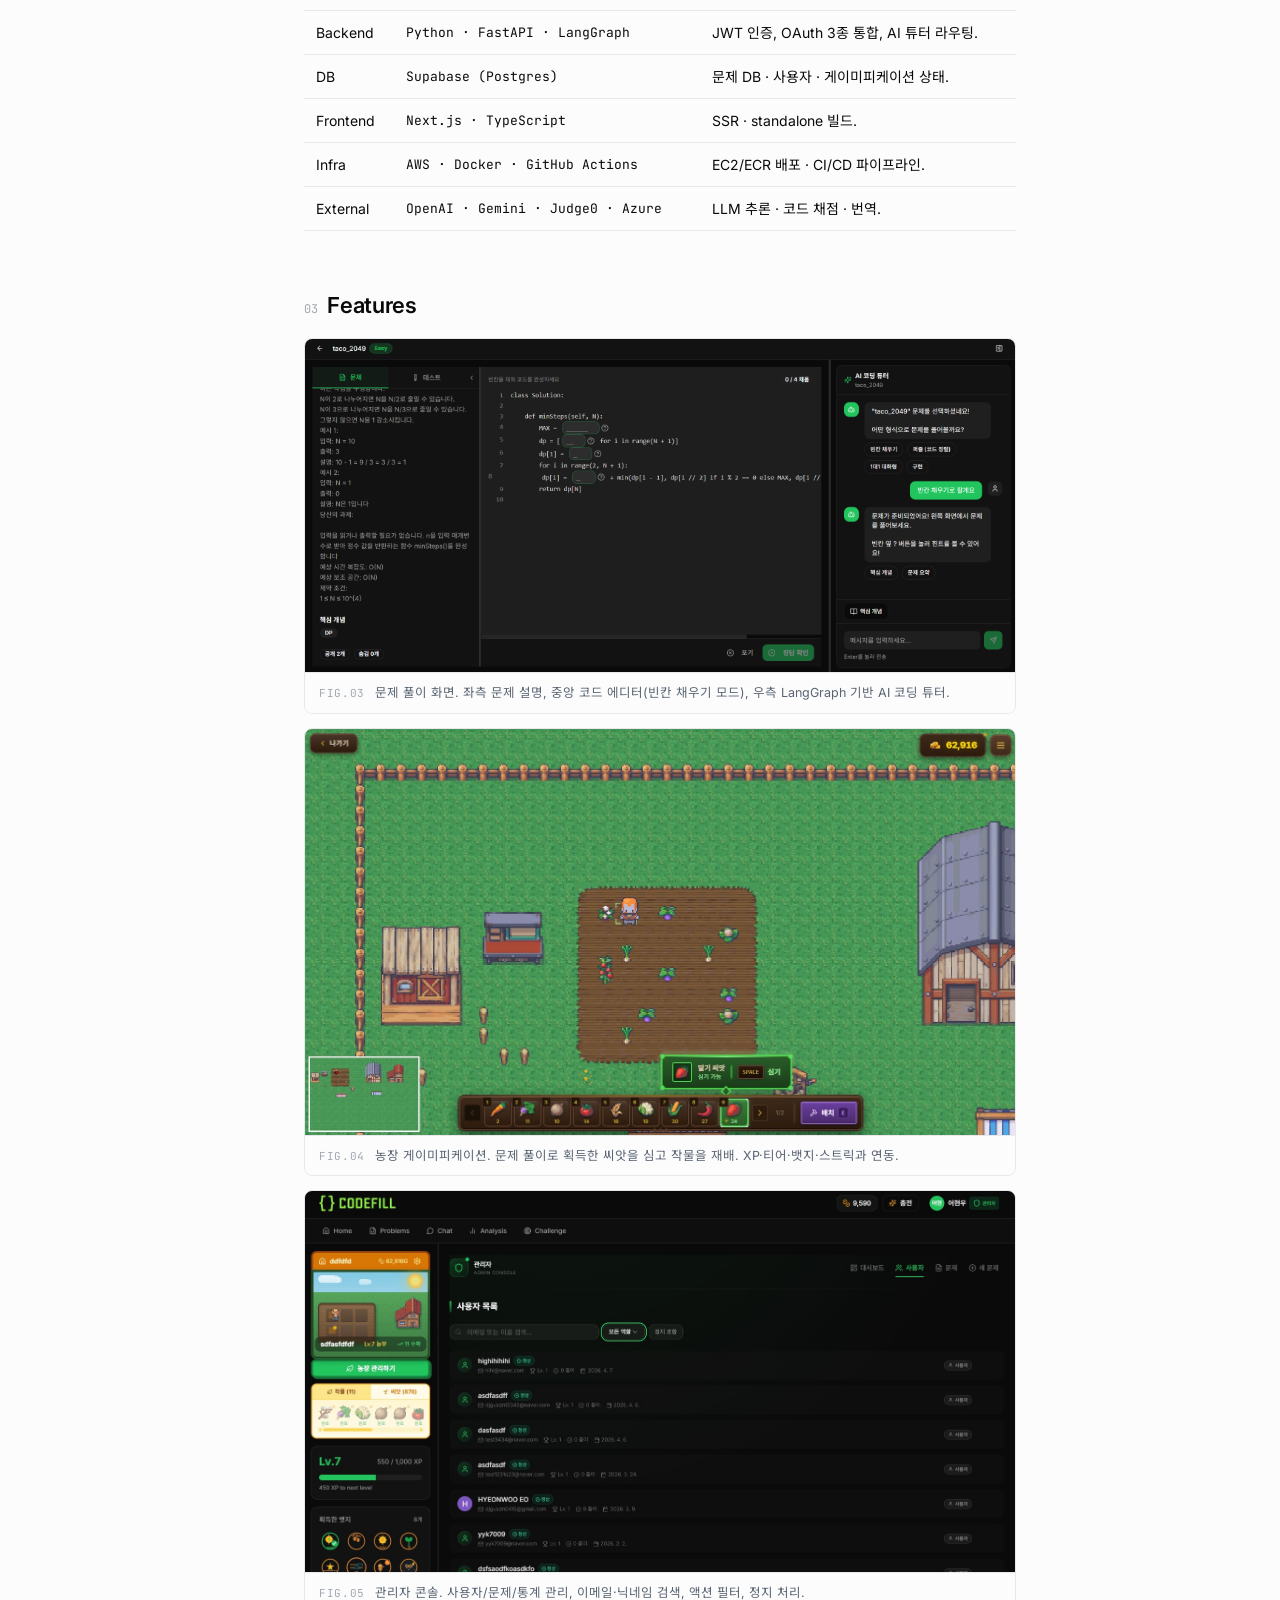
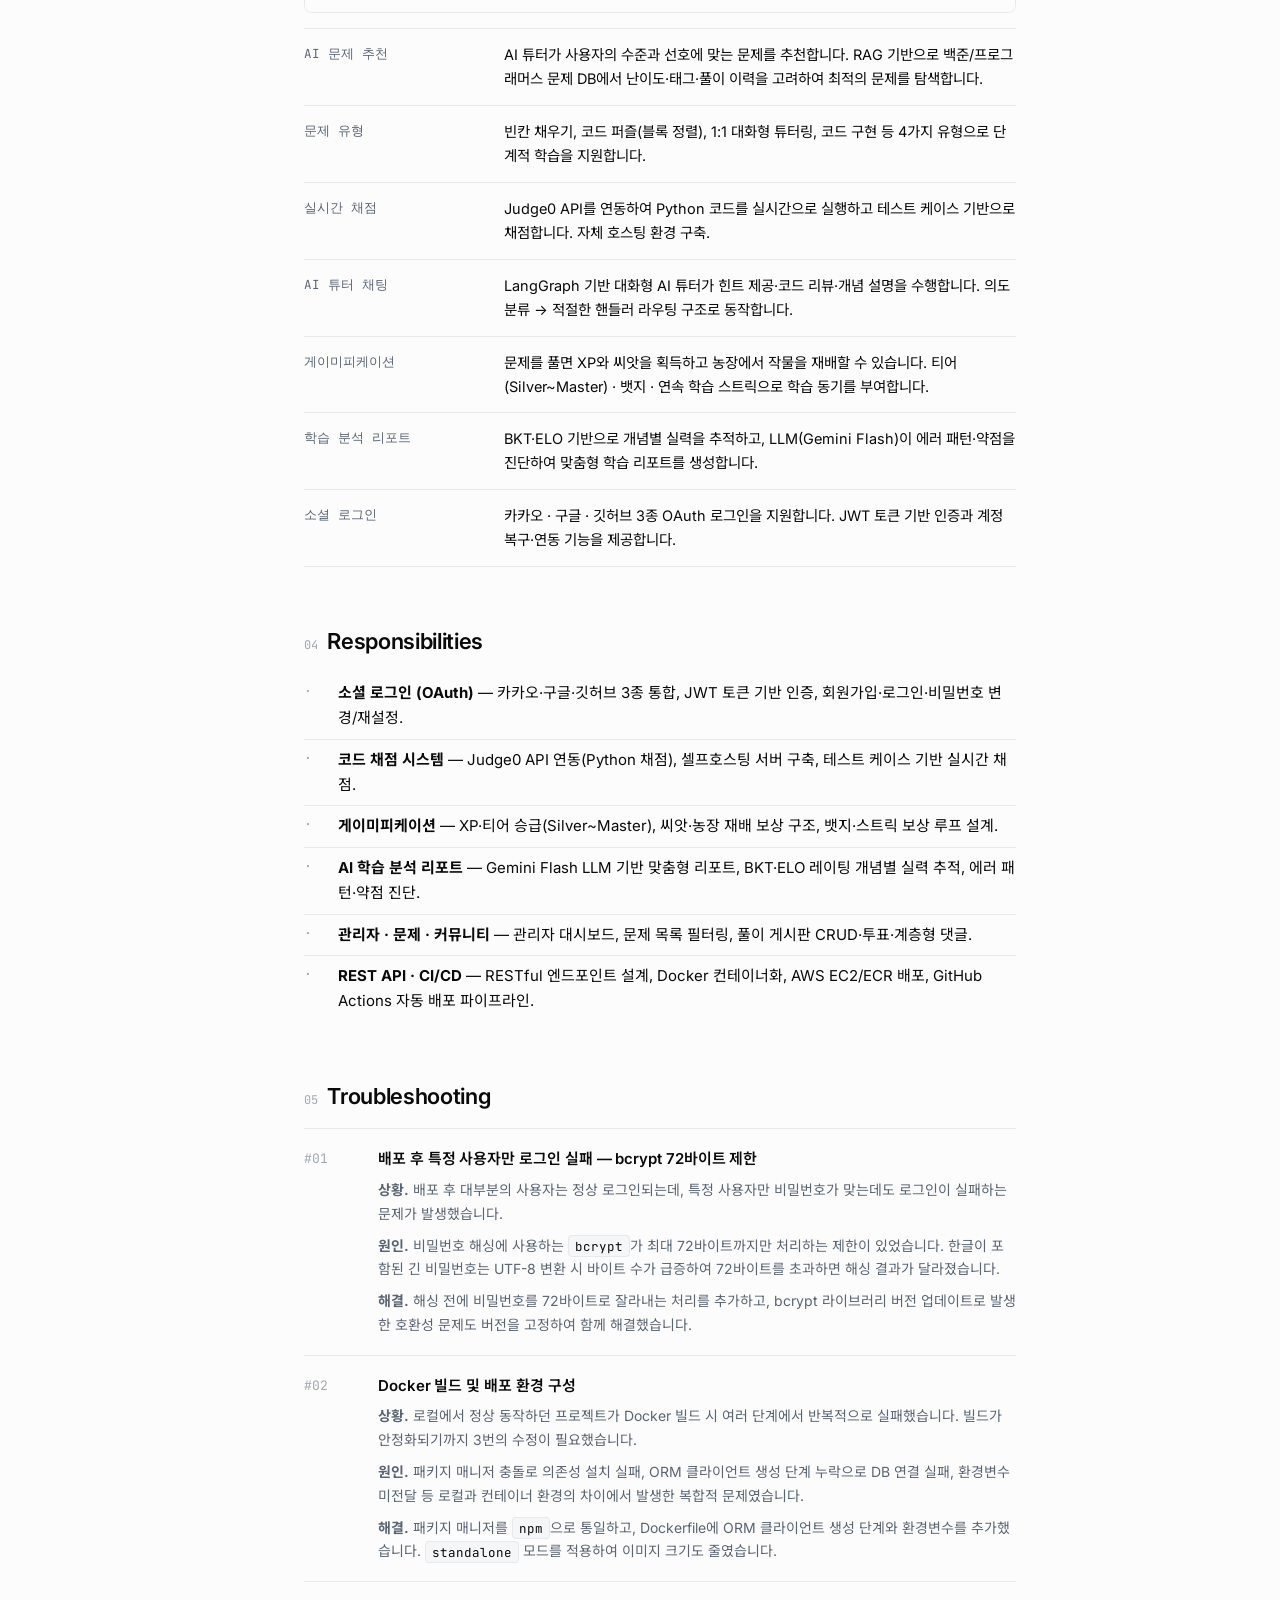
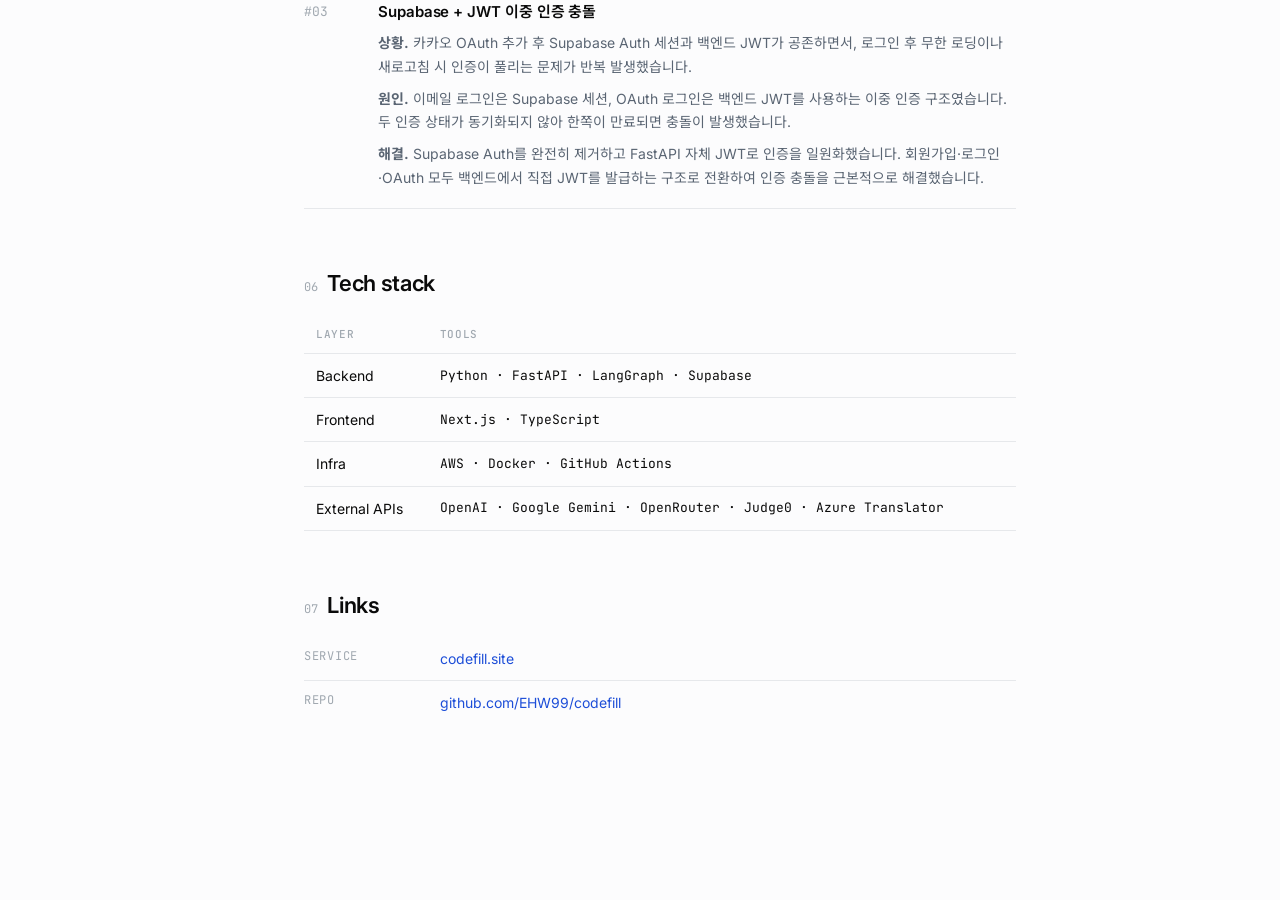
==== commit 7efd937b: "feat: SatiaChat 프로젝트 추가 + 콘텐츠 정리 SatiaChat 추가 - satiachat.html 신규 생성 (codefill/meetingmap과 동일 docs 구" ====
--- a/codefill.html
+++ b/codefill.html
@@ -48,6 +48,7 @@
       <div class="sb-section-title">Projects</div>
       <ul class="sb-list">
         <li><a class="sb-link active" href="codefill.html"><span class="dot"></span>CodeFill</a></li>
+        <li><a class="sb-link" href="satiachat.html"><span class="dot"></span>SatiaChat</a></li>
         <li><a class="sb-link" href="meetingmap.html"><span class="dot"></span>MeetingMap</a></li>
       </ul>
     </div>
@@ -125,23 +126,6 @@
         </figcaption>
       </figure>
 
-<pre class="block"><span class="c">// Request path</span>
-<span class="k">Client</span>     ──▶  Next.js (TypeScript, SSR)
-                │
-                ▼
-<span class="k">API</span>        ──▶  FastAPI (Python)
-                │   JWT auth · OAuth router · 의도 분류
-                ▼
-<span class="k">Services</span>   ──▶  LangGraph · Judge0 · BKT/ELO 분석
-                │
-                ├──▶  OpenAI / Gemini / OpenRouter   (LLM)
-                ├──▶  Judge0 (self-hosted)            (코드 채점)
-                ├──▶  Azure Translator                (번역)
-                └──▶  Supabase (Postgres)             (DB)
-
-<span class="c">// Deploy</span>
-GitHub Actions ──▶ Docker ──▶ AWS EC2 / ECR</pre>
-
       <table class="spec">
         <thead>
           <tr><th>Layer</th><th>Stack</th><th>Notes</th></tr>
--- a/styles.css
+++ b/styles.css
@@ -408,8 +408,8 @@
 }
 .dl-row {
   display: grid;
-  grid-template-columns: 200px 1fr;
-  gap: 24px;
+  grid-template-columns: 140px 1fr;
+  gap: 20px;
   padding: 14px 0;
   border-bottom: 1px solid var(--border);
 }
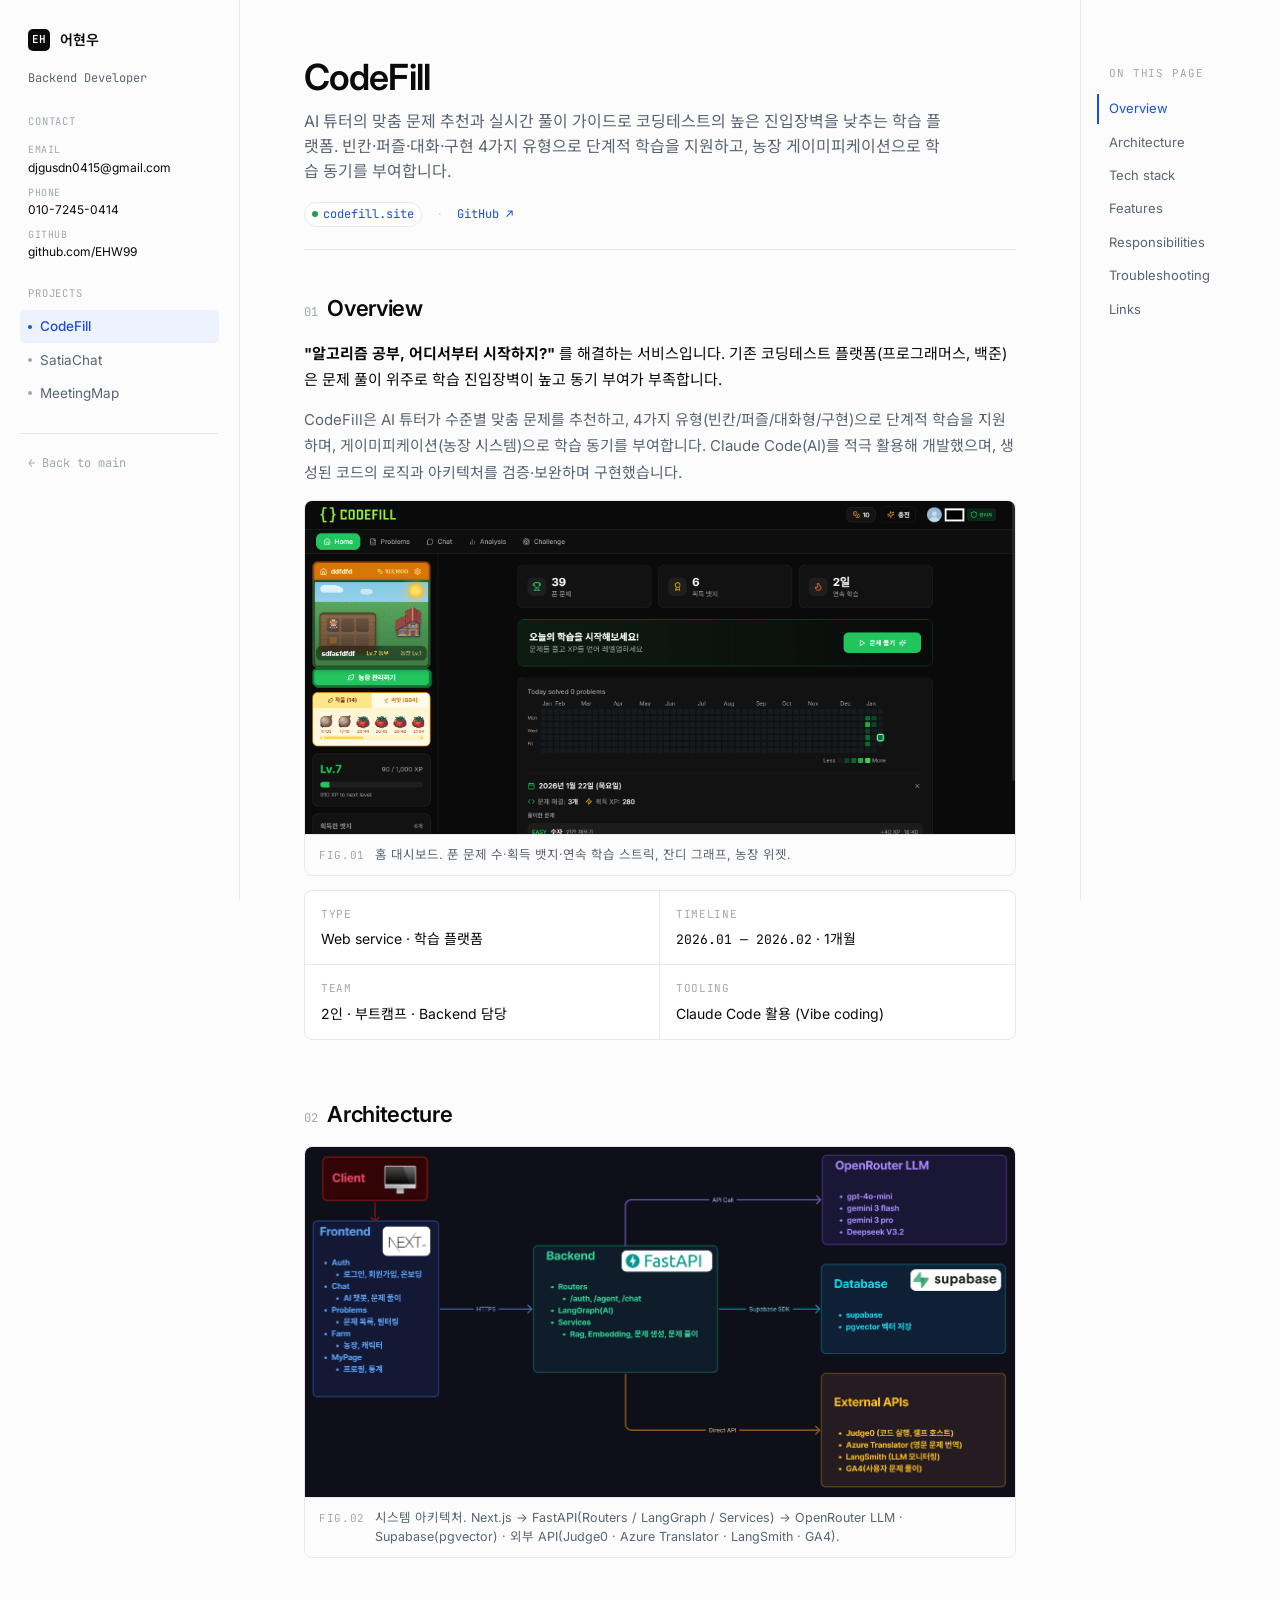
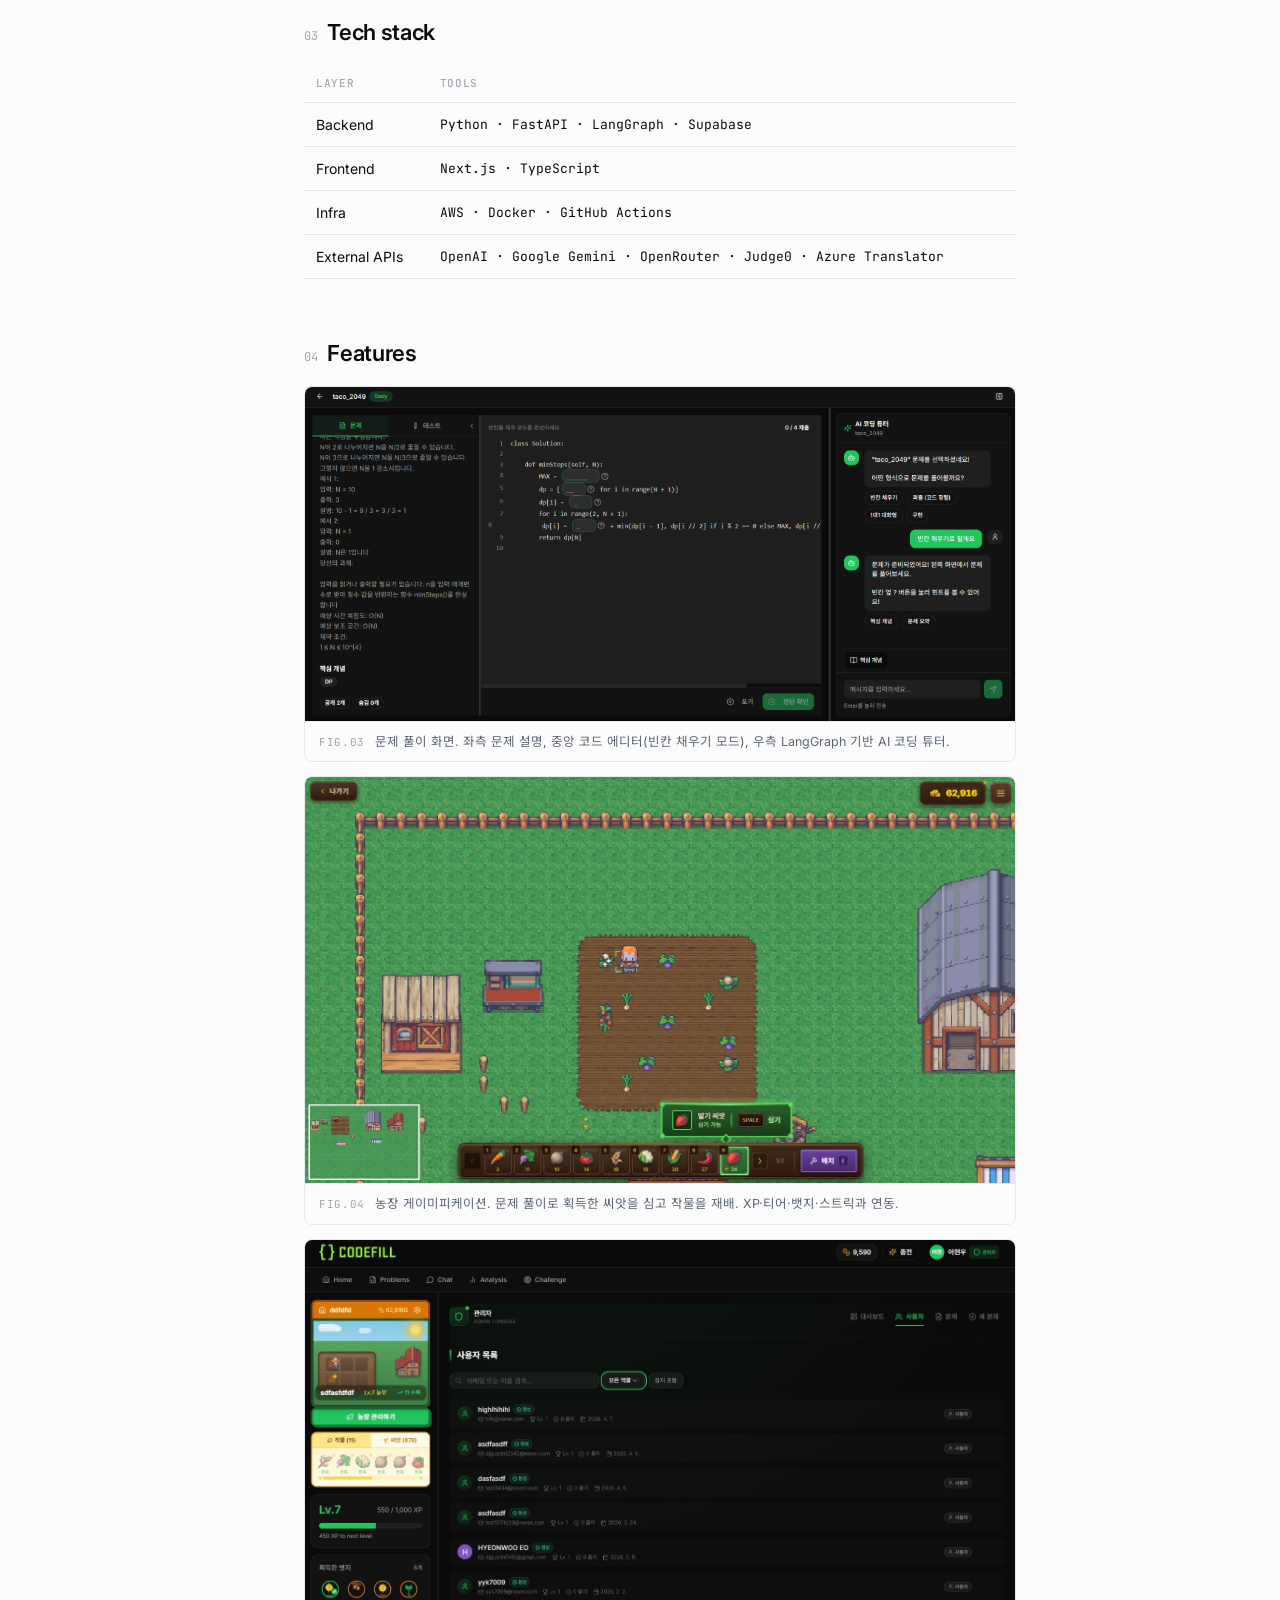
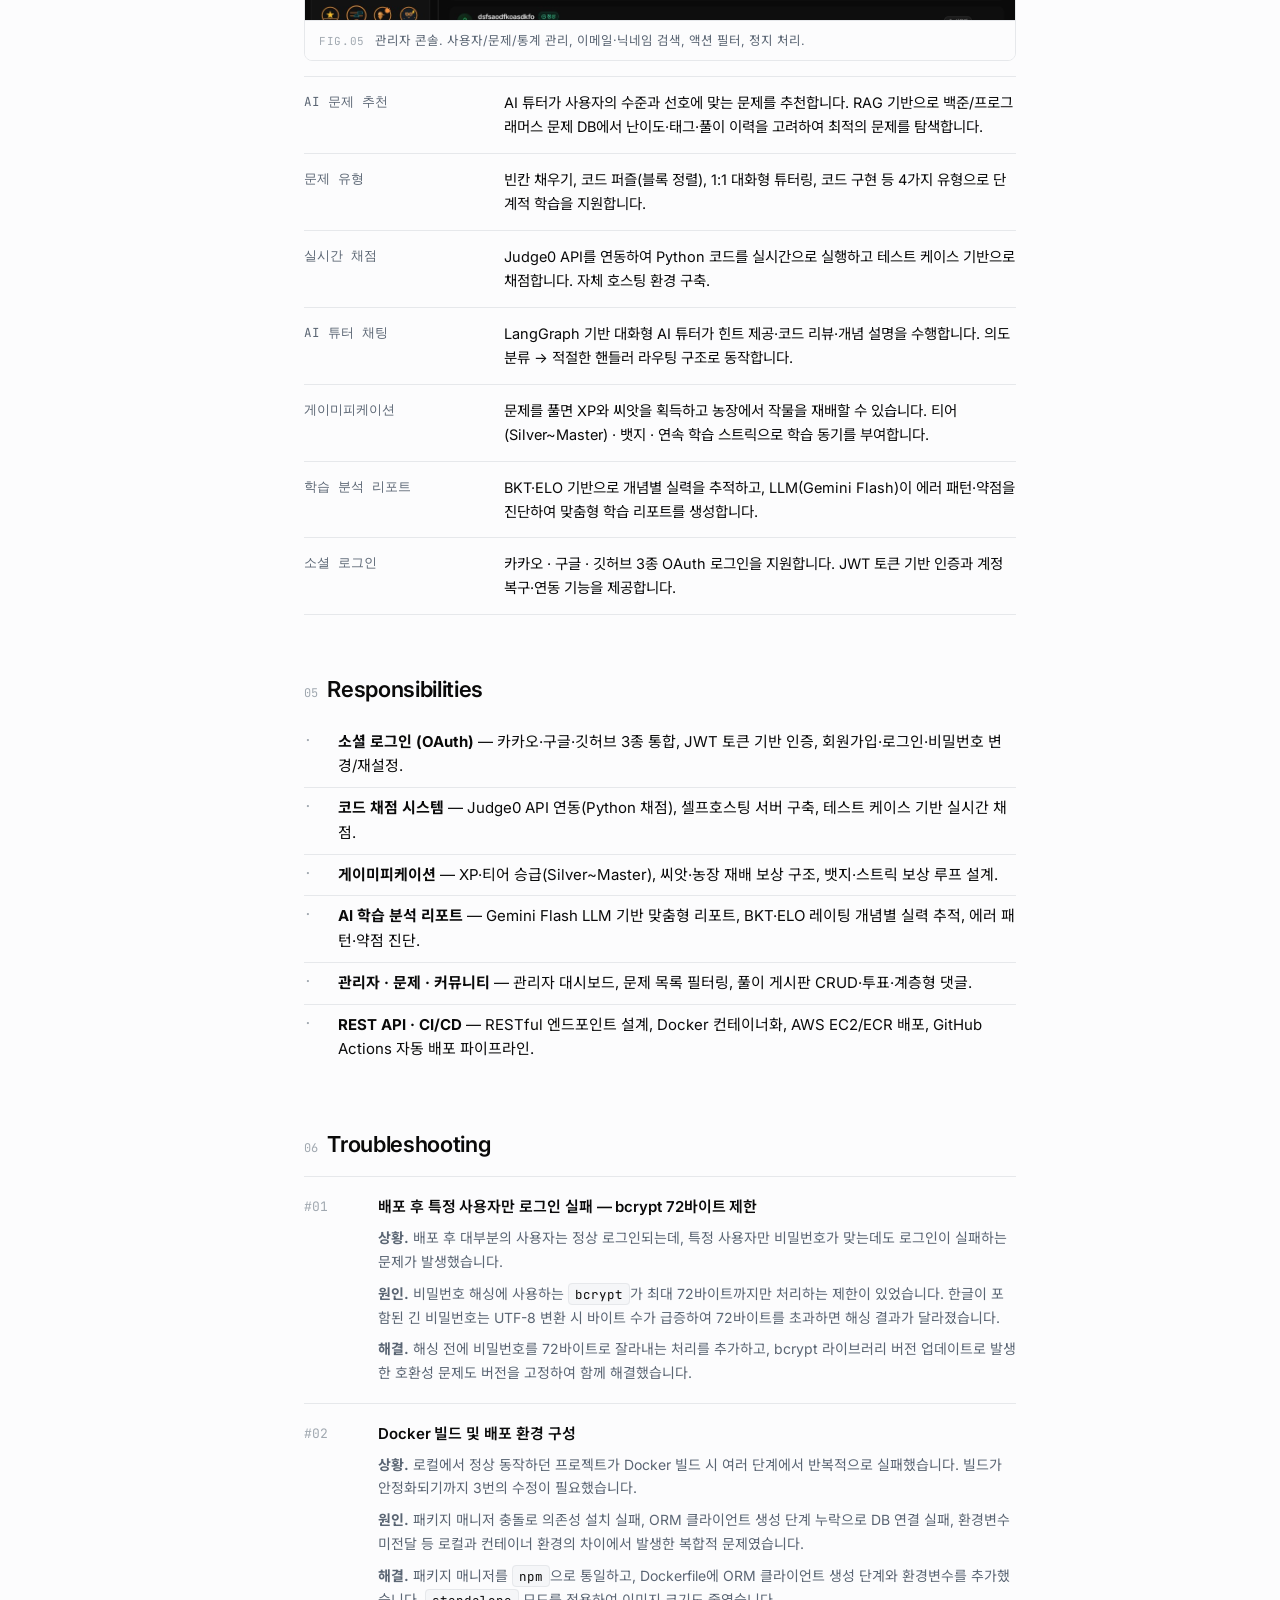
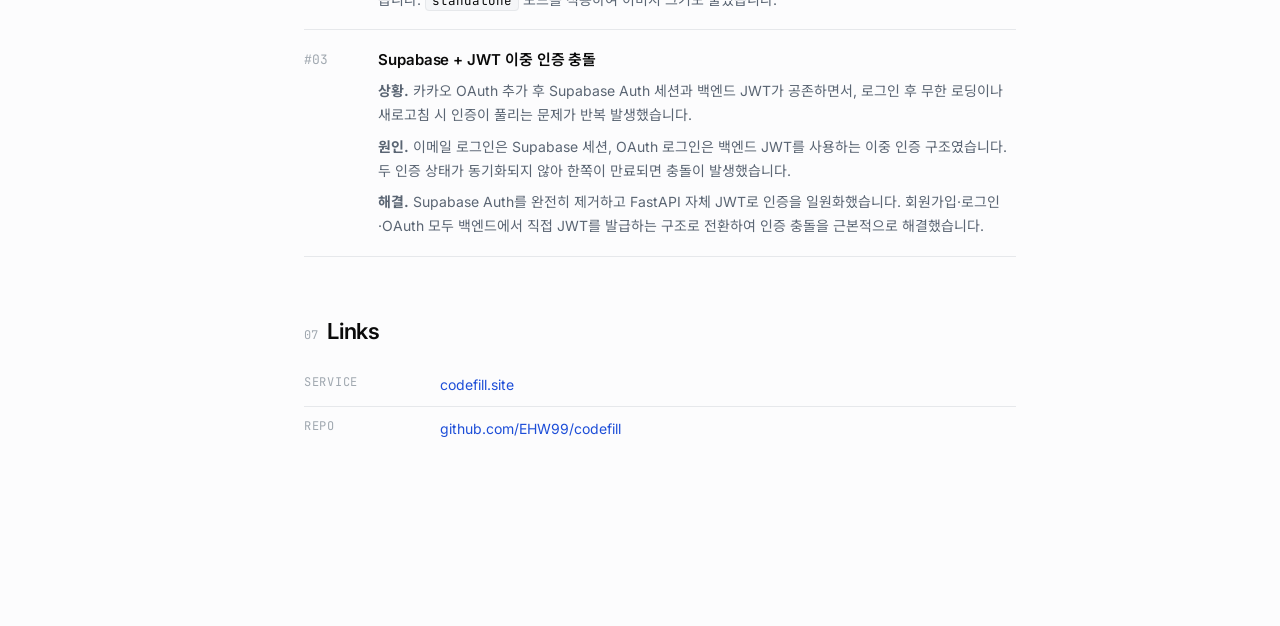
==== commit 875a91ab: "refactor: 라이트박스 + 섹션 순서 정리 라이트박스 추가 - 모든 figure 이미지 클릭 시 확대 표시 - 닫기: 어디든 클릭 / ESC 키 - 순수 HTML/CSS/JS" ====
--- a/codefill.html
+++ b/codefill.html
@@ -126,216 +126,11 @@
         </figcaption>
       </figure>
 
-      <table class="spec">
-        <thead>
-          <tr><th>Layer</th><th>Stack</th><th>Notes</th></tr>
-        </thead>
-        <tbody>
-          <tr><td>Backend</td><td class="mono">Python · FastAPI · LangGraph</td><td>JWT 인증, OAuth 3종 통합, AI 튜터 라우팅.</td></tr>
-          <tr><td>DB</td><td class="mono">Supabase (Postgres)</td><td>문제 DB · 사용자 · 게이미피케이션 상태.</td></tr>
-          <tr><td>Frontend</td><td class="mono">Next.js · TypeScript</td><td>SSR · standalone 빌드.</td></tr>
-          <tr><td>Infra</td><td class="mono">AWS · Docker · GitHub Actions</td><td>EC2/ECR 배포 · CI/CD 파이프라인.</td></tr>
-          <tr><td>External</td><td class="mono">OpenAI · Gemini · Judge0 · Azure</td><td>LLM 추론 · 코드 채점 · 번역.</td></tr>
-        </tbody>
-      </table>
-    </section>
-
-    <!-- Features -->
-    <section class="section" id="features">
-      <h2 class="section-h2"><span class="num">03</span>Features</h2>
-
-      <figure class="figure">
-        <img src="assets/codefill-chat.png" alt="문제 풀이 화면 — AI 코딩 튜터 채팅" />
-        <figcaption class="figure-caption">
-          <span class="label">fig.03</span>
-          <span>문제 풀이 화면. 좌측 문제 설명, 중앙 코드 에디터(빈칸 채우기 모드), 우측 LangGraph 기반 AI 코딩 튜터.</span>
-        </figcaption>
-      </figure>
-
-      <figure class="figure">
-        <img src="assets/codefill-farm.jpg" alt="농장 게이미피케이션 화면" />
-        <figcaption class="figure-caption">
-          <span class="label">fig.04</span>
-          <span>농장 게이미피케이션. 문제 풀이로 획득한 씨앗을 심고 작물을 재배. XP·티어·뱃지·스트릭과 연동.</span>
-        </figcaption>
-      </figure>
-
-      <figure class="figure">
-        <img src="assets/codefill-admin.jpg" alt="관리자 콘솔 — 사용자 목록" />
-        <figcaption class="figure-caption">
-          <span class="label">fig.05</span>
-          <span>관리자 콘솔. 사용자/문제/통계 관리, 이메일·닉네임 검색, 액션 필터, 정지 처리.</span>
-        </figcaption>
-      </figure>
-
-      <dl class="dl">
-        <div class="dl-row">
-          <dt class="dl-key">AI 문제 추천</dt>
-          <dd class="dl-val">
-            AI 튜터가 사용자의 수준과 선호에 맞는 문제를 추천합니다. RAG 기반으로
-            백준/프로그래머스 문제 DB에서 난이도·태그·풀이 이력을 고려하여
-            최적의 문제를 탐색합니다.
-          </dd>
-        </div>
-        <div class="dl-row">
-          <dt class="dl-key">문제 유형</dt>
-          <dd class="dl-val">
-            빈칸 채우기, 코드 퍼즐(블록 정렬), 1:1 대화형 튜터링, 코드 구현 등
-            4가지 유형으로 단계적 학습을 지원합니다.
-          </dd>
-        </div>
-        <div class="dl-row">
-          <dt class="dl-key">실시간 채점</dt>
-          <dd class="dl-val">
-            Judge0 API를 연동하여 Python 코드를 실시간으로 실행하고 테스트
-            케이스 기반으로 채점합니다. 자체 호스팅 환경 구축.
-          </dd>
-        </div>
-        <div class="dl-row">
-          <dt class="dl-key">AI 튜터 채팅</dt>
-          <dd class="dl-val">
-            LangGraph 기반 대화형 AI 튜터가 힌트 제공·코드 리뷰·개념 설명을
-            수행합니다. 의도 분류 → 적절한 핸들러 라우팅 구조로 동작합니다.
-          </dd>
-        </div>
-        <div class="dl-row">
-          <dt class="dl-key">게이미피케이션</dt>
-          <dd class="dl-val">
-            문제를 풀면 XP와 씨앗을 획득하고 농장에서 작물을 재배할 수 있습니다.
-            티어(Silver~Master) · 뱃지 · 연속 학습 스트릭으로 학습 동기를 부여합니다.
-          </dd>
-        </div>
-        <div class="dl-row">
-          <dt class="dl-key">학습 분석 리포트</dt>
-          <dd class="dl-val">
-            BKT·ELO 기반으로 개념별 실력을 추적하고, LLM(Gemini Flash)이
-            에러 패턴·약점을 진단하여 맞춤형 학습 리포트를 생성합니다.
-          </dd>
-        </div>
-        <div class="dl-row">
-          <dt class="dl-key">소셜 로그인</dt>
-          <dd class="dl-val">
-            카카오 · 구글 · 깃허브 3종 OAuth 로그인을 지원합니다. JWT 토큰 기반
-            인증과 계정 복구·연동 기능을 제공합니다.
-          </dd>
-        </div>
-      </dl>
-    </section>
-
-    <!-- Responsibilities -->
-    <section class="section" id="responsibilities">
-      <h2 class="section-h2"><span class="num">04</span>Responsibilities</h2>
-      <ul style="list-style:none; padding-left:0;">
-        <li style="padding:8px 0; border-bottom:1px solid var(--border); display:grid; grid-template-columns:24px 1fr; gap:10px;">
-          <span style="font-family:var(--font-mono); color:var(--text-muted); font-size:13px;">·</span>
-          <span><strong>소셜 로그인 (OAuth)</strong> — 카카오·구글·깃허브 3종 통합, JWT 토큰 기반 인증, 회원가입·로그인·비밀번호 변경/재설정.</span>
-        </li>
-        <li style="padding:8px 0; border-bottom:1px solid var(--border); display:grid; grid-template-columns:24px 1fr; gap:10px;">
-          <span style="font-family:var(--font-mono); color:var(--text-muted); font-size:13px;">·</span>
-          <span><strong>코드 채점 시스템</strong> — Judge0 API 연동(Python 채점), 셀프호스팅 서버 구축, 테스트 케이스 기반 실시간 채점.</span>
-        </li>
-        <li style="padding:8px 0; border-bottom:1px solid var(--border); display:grid; grid-template-columns:24px 1fr; gap:10px;">
-          <span style="font-family:var(--font-mono); color:var(--text-muted); font-size:13px;">·</span>
-          <span><strong>게이미피케이션</strong> — XP·티어 승급(Silver~Master), 씨앗·농장 재배 보상 구조, 뱃지·스트릭 보상 루프 설계.</span>
-        </li>
-        <li style="padding:8px 0; border-bottom:1px solid var(--border); display:grid; grid-template-columns:24px 1fr; gap:10px;">
-          <span style="font-family:var(--font-mono); color:var(--text-muted); font-size:13px;">·</span>
-          <span><strong>AI 학습 분석 리포트</strong> — Gemini Flash LLM 기반 맞춤형 리포트, BKT·ELO 레이팅 개념별 실력 추적, 에러 패턴·약점 진단.</span>
-        </li>
-        <li style="padding:8px 0; border-bottom:1px solid var(--border); display:grid; grid-template-columns:24px 1fr; gap:10px;">
-          <span style="font-family:var(--font-mono); color:var(--text-muted); font-size:13px;">·</span>
-          <span><strong>관리자 · 문제 · 커뮤니티</strong> — 관리자 대시보드, 문제 목록 필터링, 풀이 게시판 CRUD·투표·계층형 댓글.</span>
-        </li>
-        <li style="padding:8px 0; display:grid; grid-template-columns:24px 1fr; gap:10px;">
-          <span style="font-family:var(--font-mono); color:var(--text-muted); font-size:13px;">·</span>
-          <span><strong>REST API · CI/CD</strong> — RESTful 엔드포인트 설계, Docker 컨테이너화, AWS EC2/ECR 배포, GitHub Actions 자동 배포 파이프라인.</span>
-        </li>
-      </ul>
-    </section>
-
-    <!-- Troubleshooting -->
-    <section class="section" id="troubleshooting">
-      <h2 class="section-h2"><span class="num">05</span>Troubleshooting</h2>
-
-      <div class="ts">
-        <div class="ts-item" id="01">
-          <div class="ts-anchor">#01</div>
-          <div>
-            <div class="ts-title">배포 후 특정 사용자만 로그인 실패 — bcrypt 72바이트 제한</div>
-            <div class="ts-body">
-              <p>
-                <strong>상황.</strong> 배포 후 대부분의 사용자는 정상 로그인되는데,
-                특정 사용자만 비밀번호가 맞는데도 로그인이 실패하는 문제가 발생했습니다.
-              </p>
-              <p>
-                <strong>원인.</strong> 비밀번호 해싱에 사용하는 <code class="inline">bcrypt</code>가
-                최대 72바이트까지만 처리하는 제한이 있었습니다. 한글이 포함된 긴
-                비밀번호는 UTF-8 변환 시 바이트 수가 급증하여 72바이트를 초과하면
-                해싱 결과가 달라졌습니다.
-              </p>
-              <p>
-                <strong>해결.</strong> 해싱 전에 비밀번호를 72바이트로 잘라내는
-                처리를 추가하고, bcrypt 라이브러리 버전 업데이트로 발생한 호환성
-                문제도 버전을 고정하여 함께 해결했습니다.
-              </p>
-            </div>
-          </div>
-        </div>
-
-        <div class="ts-item" id="02">
-          <div class="ts-anchor">#02</div>
-          <div>
-            <div class="ts-title">Docker 빌드 및 배포 환경 구성</div>
-            <div class="ts-body">
-              <p>
-                <strong>상황.</strong> 로컬에서 정상 동작하던 프로젝트가 Docker
-                빌드 시 여러 단계에서 반복적으로 실패했습니다. 빌드가 안정화되기까지
-                3번의 수정이 필요했습니다.
-              </p>
-              <p>
-                <strong>원인.</strong> 패키지 매니저 충돌로 의존성 설치 실패,
-                ORM 클라이언트 생성 단계 누락으로 DB 연결 실패, 환경변수 미전달 등
-                로컬과 컨테이너 환경의 차이에서 발생한 복합적 문제였습니다.
-              </p>
-              <p>
-                <strong>해결.</strong> 패키지 매니저를 <code class="inline">npm</code>으로
-                통일하고, Dockerfile에 ORM 클라이언트 생성 단계와 환경변수를
-                추가했습니다. <code class="inline">standalone</code> 모드를 적용하여
-                이미지 크기도 줄였습니다.
-              </p>
-            </div>
-          </div>
-        </div>
-
-        <div class="ts-item" id="03">
-          <div class="ts-anchor">#03</div>
-          <div>
-            <div class="ts-title">Supabase + JWT 이중 인증 충돌</div>
-            <div class="ts-body">
-              <p>
-                <strong>상황.</strong> 카카오 OAuth 추가 후 Supabase Auth 세션과
-                백엔드 JWT가 공존하면서, 로그인 후 무한 로딩이나 새로고침 시
-                인증이 풀리는 문제가 반복 발생했습니다.
-              </p>
-              <p>
-                <strong>원인.</strong> 이메일 로그인은 Supabase 세션, OAuth 로그인은
-                백엔드 JWT를 사용하는 이중 인증 구조였습니다. 두 인증 상태가
-                동기화되지 않아 한쪽이 만료되면 충돌이 발생했습니다.
-              </p>
-              <p>
-                <strong>해결.</strong> Supabase Auth를 완전히 제거하고 FastAPI 자체
-                JWT로 인증을 일원화했습니다. 회원가입·로그인·OAuth 모두 백엔드에서
-                직접 JWT를 발급하는 구조로 전환하여 인증 충돌을 근본적으로 해결했습니다.
-              </p>
-            </div>
-          </div>
-        </div>
-      </div>
     </section>
 
     <!-- Tech stack -->
     <section class="section" id="tech-stack">
-      <h2 class="section-h2"><span class="num">06</span>Tech stack</h2>
+      <h2 class="section-h2"><span class="num">03</span>Tech stack</h2>
       <table class="spec">
         <thead>
           <tr><th>Layer</th><th>Tools</th></tr>
@@ -349,6 +144,199 @@
       </table>
     </section>
 
+    <!-- Features -->
+    <section class="section" id="features">
+      <h2 class="section-h2"><span class="num">04</span>Features</h2>
+
+      <figure class="figure">
+        <img src="assets/codefill-chat.png" alt="문제 풀이 화면 — AI 코딩 튜터 채팅" />
+        <figcaption class="figure-caption">
+          <span class="label">fig.03</span>
+          <span>문제 풀이 화면. 좌측 문제 설명, 중앙 코드 에디터(빈칸 채우기 모드), 우측 LangGraph 기반 AI 코딩 튜터.</span>
+        </figcaption>
+      </figure>
+
+      <figure class="figure">
+        <img src="assets/codefill-farm.jpg" alt="농장 게이미피케이션 화면" />
+        <figcaption class="figure-caption">
+          <span class="label">fig.04</span>
+          <span>농장 게이미피케이션. 문제 풀이로 획득한 씨앗을 심고 작물을 재배. XP·티어·뱃지·스트릭과 연동.</span>
+        </figcaption>
+      </figure>
+
+      <figure class="figure">
+        <img src="assets/codefill-admin.jpg" alt="관리자 콘솔 — 사용자 목록" />
+        <figcaption class="figure-caption">
+          <span class="label">fig.05</span>
+          <span>관리자 콘솔. 사용자/문제/통계 관리, 이메일·닉네임 검색, 액션 필터, 정지 처리.</span>
+        </figcaption>
+      </figure>
+
+      <dl class="dl">
+        <div class="dl-row">
+          <dt class="dl-key">AI 문제 추천</dt>
+          <dd class="dl-val">
+            AI 튜터가 사용자의 수준과 선호에 맞는 문제를 추천합니다. RAG 기반으로
+            백준/프로그래머스 문제 DB에서 난이도·태그·풀이 이력을 고려하여
+            최적의 문제를 탐색합니다.
+          </dd>
+        </div>
+        <div class="dl-row">
+          <dt class="dl-key">문제 유형</dt>
+          <dd class="dl-val">
+            빈칸 채우기, 코드 퍼즐(블록 정렬), 1:1 대화형 튜터링, 코드 구현 등
+            4가지 유형으로 단계적 학습을 지원합니다.
+          </dd>
+        </div>
+        <div class="dl-row">
+          <dt class="dl-key">실시간 채점</dt>
+          <dd class="dl-val">
+            Judge0 API를 연동하여 Python 코드를 실시간으로 실행하고 테스트
+            케이스 기반으로 채점합니다. 자체 호스팅 환경 구축.
+          </dd>
+        </div>
+        <div class="dl-row">
+          <dt class="dl-key">AI 튜터 채팅</dt>
+          <dd class="dl-val">
+            LangGraph 기반 대화형 AI 튜터가 힌트 제공·코드 리뷰·개념 설명을
+            수행합니다. 의도 분류 → 적절한 핸들러 라우팅 구조로 동작합니다.
+          </dd>
+        </div>
+        <div class="dl-row">
+          <dt class="dl-key">게이미피케이션</dt>
+          <dd class="dl-val">
+            문제를 풀면 XP와 씨앗을 획득하고 농장에서 작물을 재배할 수 있습니다.
+            티어(Silver~Master) · 뱃지 · 연속 학습 스트릭으로 학습 동기를 부여합니다.
+          </dd>
+        </div>
+        <div class="dl-row">
+          <dt class="dl-key">학습 분석 리포트</dt>
+          <dd class="dl-val">
+            BKT·ELO 기반으로 개념별 실력을 추적하고, LLM(Gemini Flash)이
+            에러 패턴·약점을 진단하여 맞춤형 학습 리포트를 생성합니다.
+          </dd>
+        </div>
+        <div class="dl-row">
+          <dt class="dl-key">소셜 로그인</dt>
+          <dd class="dl-val">
+            카카오 · 구글 · 깃허브 3종 OAuth 로그인을 지원합니다. JWT 토큰 기반
+            인증과 계정 복구·연동 기능을 제공합니다.
+          </dd>
+        </div>
+      </dl>
+    </section>
+
+    <!-- Responsibilities -->
+    <section class="section" id="responsibilities">
+      <h2 class="section-h2"><span class="num">05</span>Responsibilities</h2>
+      <ul style="list-style:none; padding-left:0;">
+        <li style="padding:8px 0; border-bottom:1px solid var(--border); display:grid; grid-template-columns:24px 1fr; gap:10px;">
+          <span style="font-family:var(--font-mono); color:var(--text-muted); font-size:13px;">·</span>
+          <span><strong>소셜 로그인 (OAuth)</strong> — 카카오·구글·깃허브 3종 통합, JWT 토큰 기반 인증, 회원가입·로그인·비밀번호 변경/재설정.</span>
+        </li>
+        <li style="padding:8px 0; border-bottom:1px solid var(--border); display:grid; grid-template-columns:24px 1fr; gap:10px;">
+          <span style="font-family:var(--font-mono); color:var(--text-muted); font-size:13px;">·</span>
+          <span><strong>코드 채점 시스템</strong> — Judge0 API 연동(Python 채점), 셀프호스팅 서버 구축, 테스트 케이스 기반 실시간 채점.</span>
+        </li>
+        <li style="padding:8px 0; border-bottom:1px solid var(--border); display:grid; grid-template-columns:24px 1fr; gap:10px;">
+          <span style="font-family:var(--font-mono); color:var(--text-muted); font-size:13px;">·</span>
+          <span><strong>게이미피케이션</strong> — XP·티어 승급(Silver~Master), 씨앗·농장 재배 보상 구조, 뱃지·스트릭 보상 루프 설계.</span>
+        </li>
+        <li style="padding:8px 0; border-bottom:1px solid var(--border); display:grid; grid-template-columns:24px 1fr; gap:10px;">
+          <span style="font-family:var(--font-mono); color:var(--text-muted); font-size:13px;">·</span>
+          <span><strong>AI 학습 분석 리포트</strong> — Gemini Flash LLM 기반 맞춤형 리포트, BKT·ELO 레이팅 개념별 실력 추적, 에러 패턴·약점 진단.</span>
+        </li>
+        <li style="padding:8px 0; border-bottom:1px solid var(--border); display:grid; grid-template-columns:24px 1fr; gap:10px;">
+          <span style="font-family:var(--font-mono); color:var(--text-muted); font-size:13px;">·</span>
+          <span><strong>관리자 · 문제 · 커뮤니티</strong> — 관리자 대시보드, 문제 목록 필터링, 풀이 게시판 CRUD·투표·계층형 댓글.</span>
+        </li>
+        <li style="padding:8px 0; display:grid; grid-template-columns:24px 1fr; gap:10px;">
+          <span style="font-family:var(--font-mono); color:var(--text-muted); font-size:13px;">·</span>
+          <span><strong>REST API · CI/CD</strong> — RESTful 엔드포인트 설계, Docker 컨테이너화, AWS EC2/ECR 배포, GitHub Actions 자동 배포 파이프라인.</span>
+        </li>
+      </ul>
+    </section>
+
+    <!-- Troubleshooting -->
+    <section class="section" id="troubleshooting">
+      <h2 class="section-h2"><span class="num">06</span>Troubleshooting</h2>
+
+      <div class="ts">
+        <div class="ts-item" id="01">
+          <div class="ts-anchor">#01</div>
+          <div>
+            <div class="ts-title">배포 후 특정 사용자만 로그인 실패 — bcrypt 72바이트 제한</div>
+            <div class="ts-body">
+              <p>
+                <strong>상황.</strong> 배포 후 대부분의 사용자는 정상 로그인되는데,
+                특정 사용자만 비밀번호가 맞는데도 로그인이 실패하는 문제가 발생했습니다.
+              </p>
+              <p>
+                <strong>원인.</strong> 비밀번호 해싱에 사용하는 <code class="inline">bcrypt</code>가
+                최대 72바이트까지만 처리하는 제한이 있었습니다. 한글이 포함된 긴
+                비밀번호는 UTF-8 변환 시 바이트 수가 급증하여 72바이트를 초과하면
+                해싱 결과가 달라졌습니다.
+              </p>
+              <p>
+                <strong>해결.</strong> 해싱 전에 비밀번호를 72바이트로 잘라내는
+                처리를 추가하고, bcrypt 라이브러리 버전 업데이트로 발생한 호환성
+                문제도 버전을 고정하여 함께 해결했습니다.
+              </p>
+            </div>
+          </div>
+        </div>
+
+        <div class="ts-item" id="02">
+          <div class="ts-anchor">#02</div>
+          <div>
+            <div class="ts-title">Docker 빌드 및 배포 환경 구성</div>
+            <div class="ts-body">
+              <p>
+                <strong>상황.</strong> 로컬에서 정상 동작하던 프로젝트가 Docker
+                빌드 시 여러 단계에서 반복적으로 실패했습니다. 빌드가 안정화되기까지
+                3번의 수정이 필요했습니다.
+              </p>
+              <p>
+                <strong>원인.</strong> 패키지 매니저 충돌로 의존성 설치 실패,
+                ORM 클라이언트 생성 단계 누락으로 DB 연결 실패, 환경변수 미전달 등
+                로컬과 컨테이너 환경의 차이에서 발생한 복합적 문제였습니다.
+              </p>
+              <p>
+                <strong>해결.</strong> 패키지 매니저를 <code class="inline">npm</code>으로
+                통일하고, Dockerfile에 ORM 클라이언트 생성 단계와 환경변수를
+                추가했습니다. <code class="inline">standalone</code> 모드를 적용하여
+                이미지 크기도 줄였습니다.
+              </p>
+            </div>
+          </div>
+        </div>
+
+        <div class="ts-item" id="03">
+          <div class="ts-anchor">#03</div>
+          <div>
+            <div class="ts-title">Supabase + JWT 이중 인증 충돌</div>
+            <div class="ts-body">
+              <p>
+                <strong>상황.</strong> 카카오 OAuth 추가 후 Supabase Auth 세션과
+                백엔드 JWT가 공존하면서, 로그인 후 무한 로딩이나 새로고침 시
+                인증이 풀리는 문제가 반복 발생했습니다.
+              </p>
+              <p>
+                <strong>원인.</strong> 이메일 로그인은 Supabase 세션, OAuth 로그인은
+                백엔드 JWT를 사용하는 이중 인증 구조였습니다. 두 인증 상태가
+                동기화되지 않아 한쪽이 만료되면 충돌이 발생했습니다.
+              </p>
+              <p>
+                <strong>해결.</strong> Supabase Auth를 완전히 제거하고 FastAPI 자체
+                JWT로 인증을 일원화했습니다. 회원가입·로그인·OAuth 모두 백엔드에서
+                직접 JWT를 발급하는 구조로 전환하여 인증 충돌을 근본적으로 해결했습니다.
+              </p>
+            </div>
+          </div>
+        </div>
+      </div>
+    </section>
+
     <!-- Links -->
     <section class="section" id="links">
       <h2 class="section-h2"><span class="num">07</span>Links</h2>
@@ -365,10 +353,10 @@
     <ul class="rail-list" id="rail">
       <li><a class="rail-link active" href="#overview">Overview</a></li>
       <li><a class="rail-link" href="#architecture">Architecture</a></li>
+      <li><a class="rail-link" href="#tech-stack">Tech stack</a></li>
       <li><a class="rail-link" href="#features">Features</a></li>
       <li><a class="rail-link" href="#responsibilities">Responsibilities</a></li>
       <li><a class="rail-link" href="#troubleshooting">Troubleshooting</a></li>
-      <li><a class="rail-link" href="#tech-stack">Tech stack</a></li>
       <li><a class="rail-link" href="#links">Links</a></li>
     </ul>
   </aside>
@@ -407,6 +395,37 @@
 
     targets.forEach(t => io.observe(t));
   })();
+
+  (function () {
+    const overlay = document.createElement('div');
+    overlay.className = 'lightbox-overlay';
+    overlay.innerHTML = '<button class="lightbox-close" aria-label="Close">&times;</button><img alt="" />';
+    document.body.appendChild(overlay);
+
+    const lbImg = overlay.querySelector('img');
+    const closeBtn = overlay.querySelector('.lightbox-close');
+
+    const open = (src, alt) => {
+      lbImg.src = src;
+      lbImg.alt = alt || '';
+      overlay.classList.add('open');
+      document.body.style.overflow = 'hidden';
+    };
+    const close = () => {
+      overlay.classList.remove('open');
+      document.body.style.overflow = '';
+    };
+
+    document.querySelectorAll('.figure img').forEach(el => {
+      el.addEventListener('click', () => open(el.src, el.alt));
+    });
+
+    overlay.addEventListener('click', () => close());
+
+    document.addEventListener('keydown', e => {
+      if (e.key === 'Escape' && overlay.classList.contains('open')) close();
+    });
+  })();
 </script>
 </body>
 </html>
--- a/styles.css
+++ b/styles.css
@@ -623,6 +623,55 @@
   display: flex; flex-wrap: wrap; gap: 5px;
 }
 
+/* ---------- Lightbox ---------- */
+.figure img { cursor: zoom-in; }
+
+.lightbox-overlay {
+  position: fixed;
+  inset: 0;
+  background: rgba(10, 10, 10, 0.92);
+  display: none;
+  align-items: center;
+  justify-content: center;
+  z-index: 1000;
+  padding: 56px 40px;
+  cursor: zoom-out;
+  opacity: 0;
+  transition: opacity 0.18s ease;
+}
+.lightbox-overlay.open {
+  display: flex;
+  opacity: 1;
+}
+.lightbox-overlay img {
+  max-width: 100%;
+  max-height: 100%;
+  object-fit: contain;
+  border-radius: 4px;
+  box-shadow: 0 12px 60px rgba(0, 0, 0, 0.4);
+}
+.lightbox-close {
+  position: absolute;
+  top: 20px;
+  right: 20px;
+  width: 36px;
+  height: 36px;
+  border: none;
+  background: rgba(255, 255, 255, 0.08);
+  color: #fff;
+  font-size: 22px;
+  font-family: var(--font-mono);
+  line-height: 1;
+  border-radius: 50%;
+  cursor: pointer;
+  display: grid;
+  place-items: center;
+  transition: background 0.12s ease;
+}
+.lightbox-close:hover {
+  background: rgba(255, 255, 255, 0.16);
+}
+
 /* figure (docs-style screenshots) */
 .figure {
   margin: 0 0 14px;
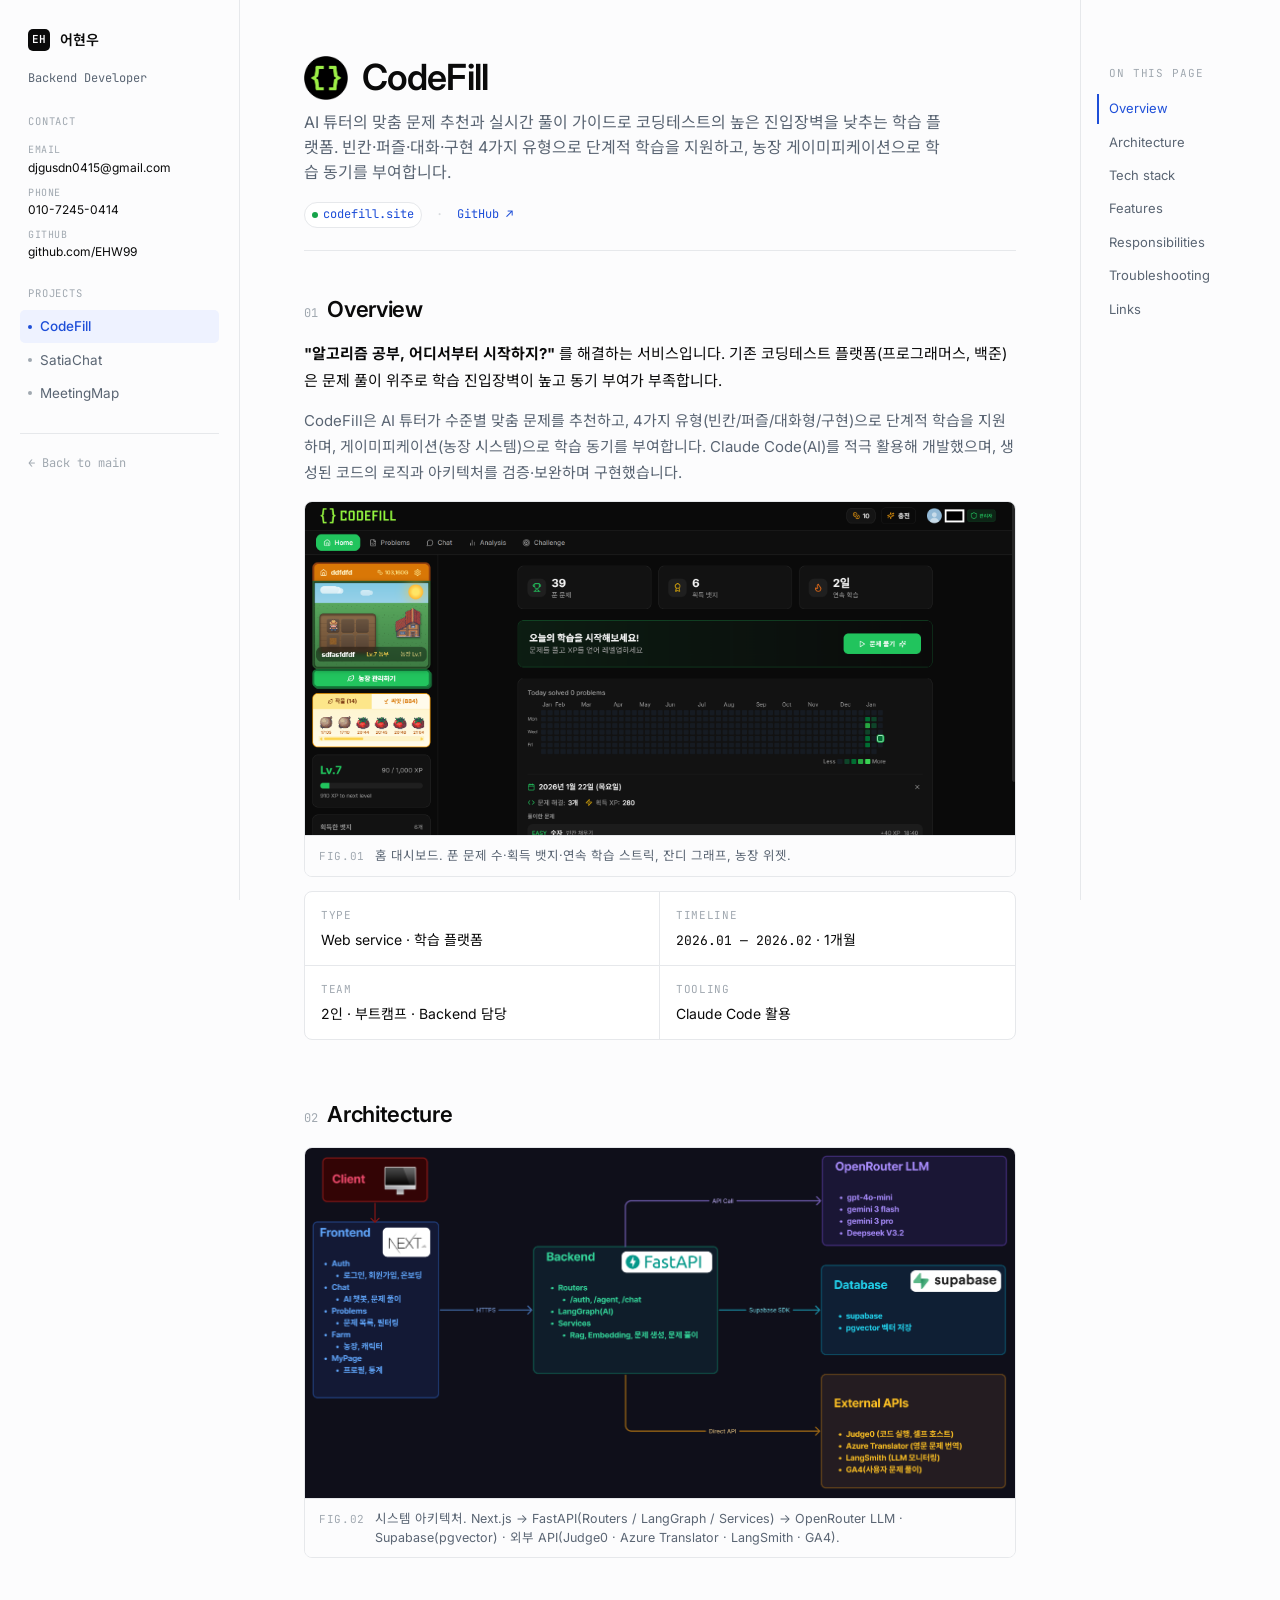
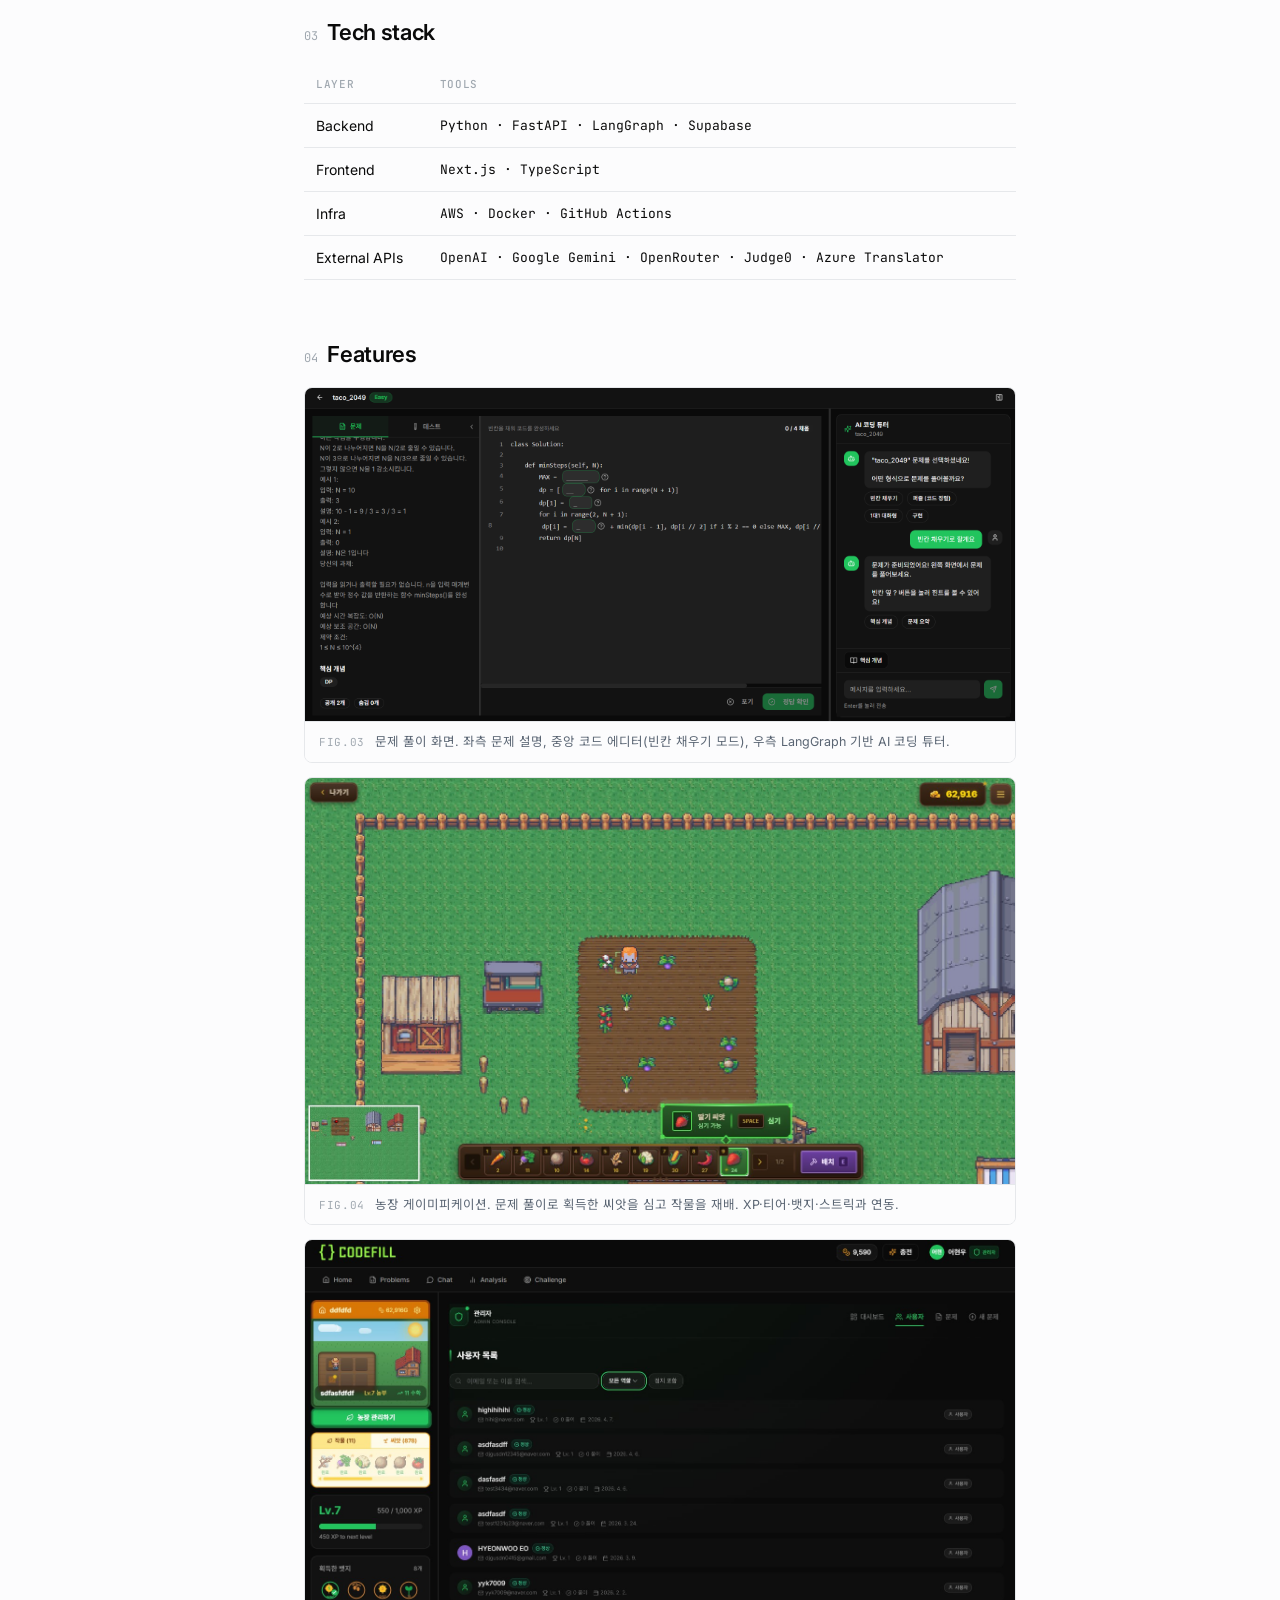
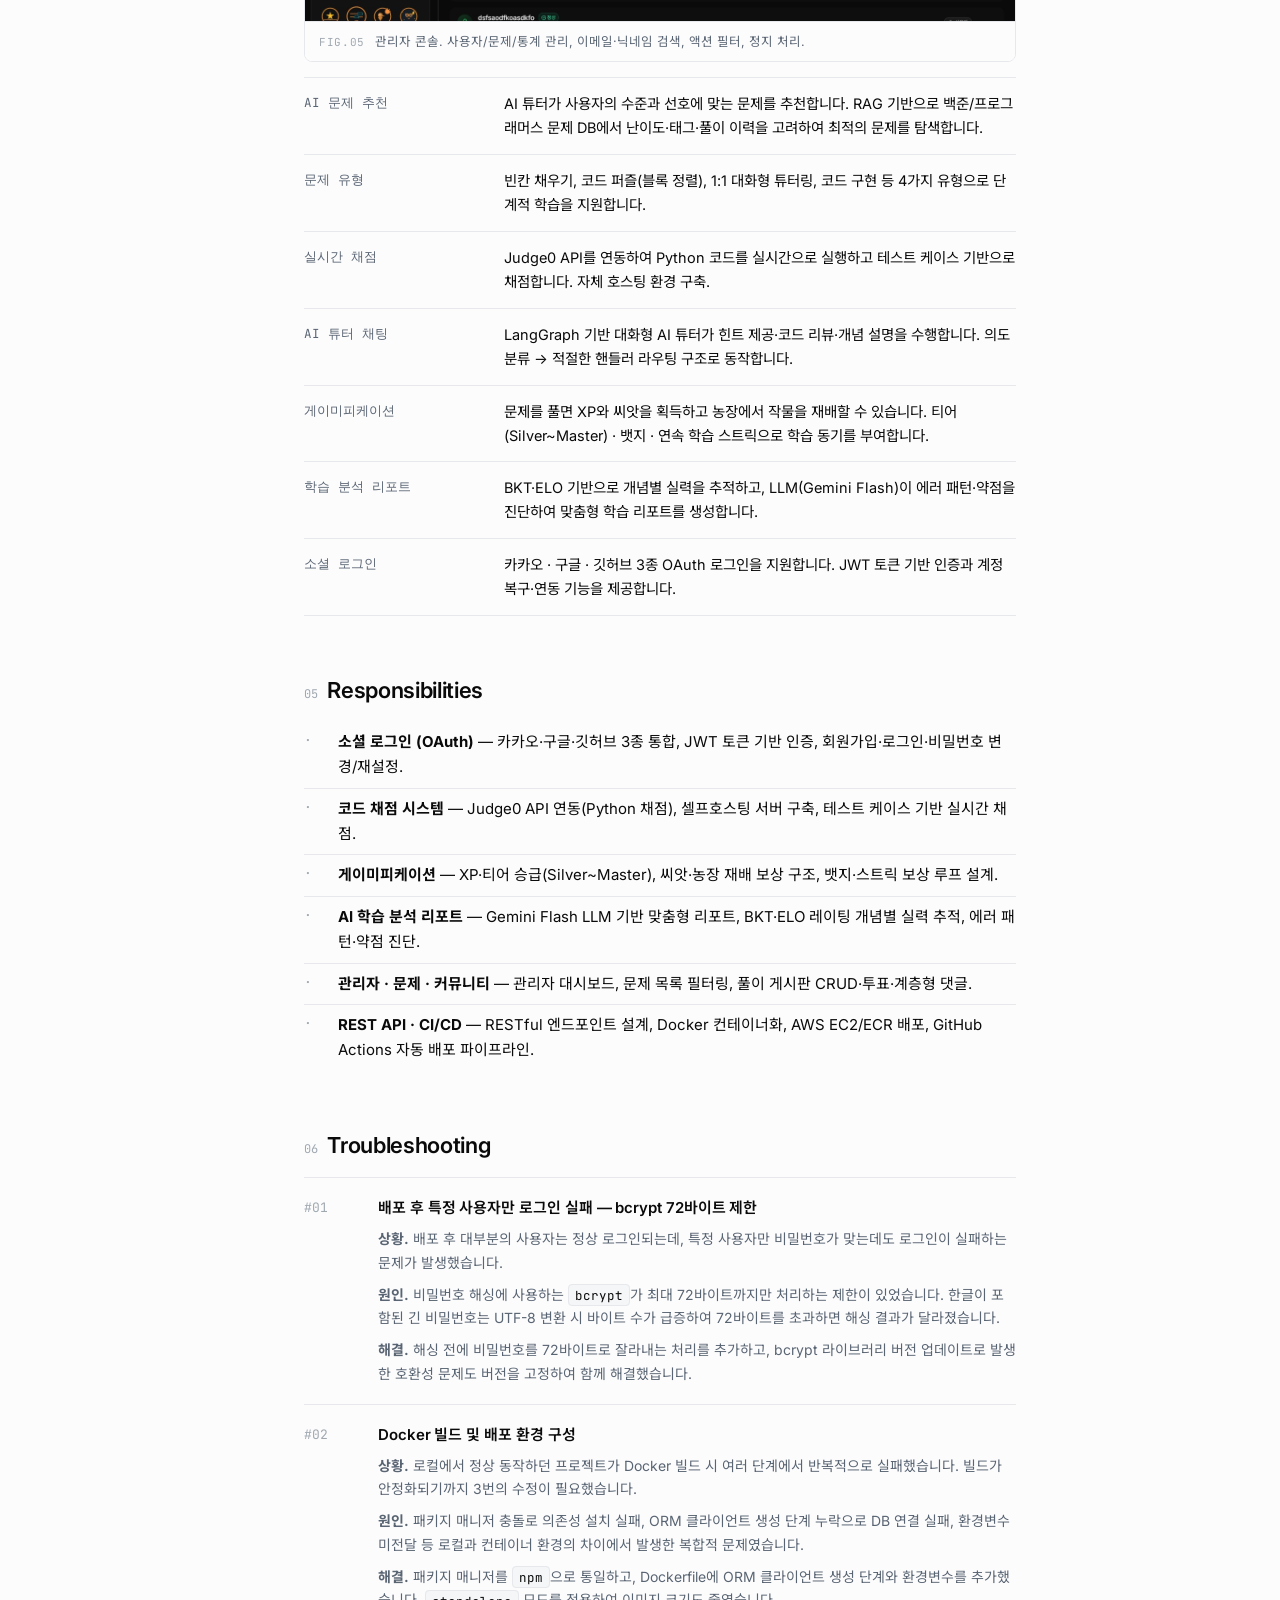
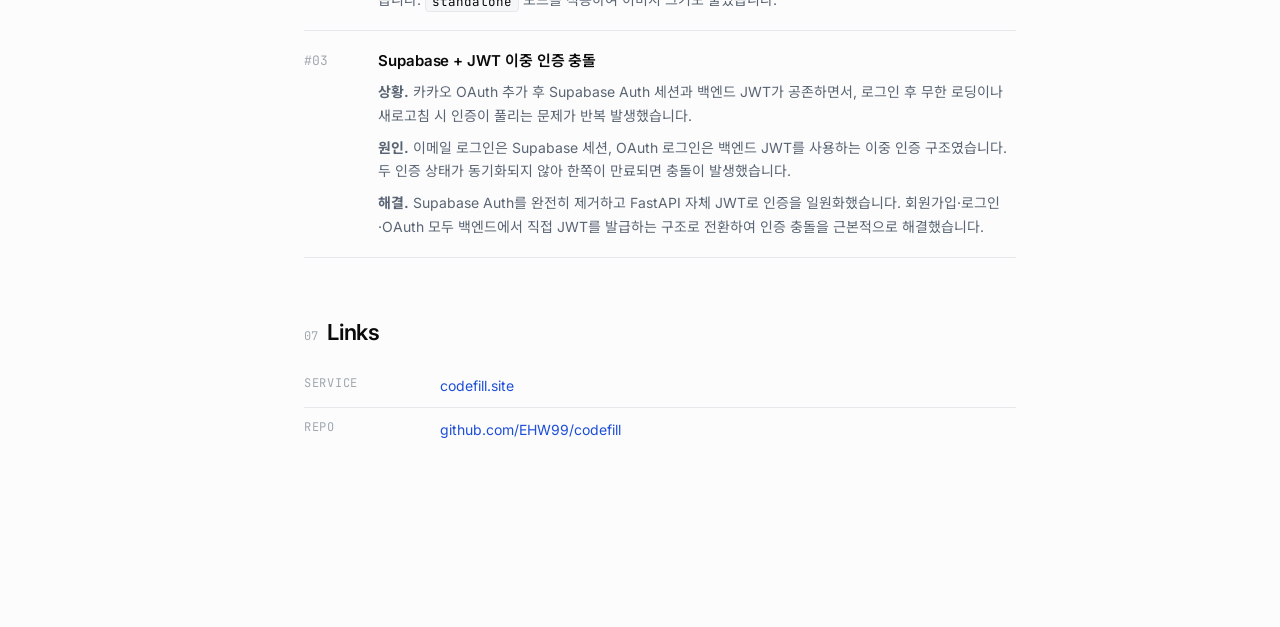
==== commit 493943f3: "feat: 프로젝트 카드/상세 페이지 로고·아이콘 적용 + 콘텐츠 정리 메인 페이지 (index.html) - 프로젝트 카드 타이틀을 텍스트→로고로 교체   - CodeFill: " ====
--- a/codefill.html
+++ b/codefill.html
@@ -59,7 +59,10 @@
   </aside>
 
   <main class="main">
-<h1 class="page-title">CodeFill</h1>
+<div class="page-title-row">
+  <img class="page-title-icon" src="assets/codefill-icon.png" alt="" />
+  <h1 class="page-title">CodeFill</h1>
+</div>
     <p class="page-subtitle">
       AI 튜터의 맞춤 문제 추천과 실시간 풀이 가이드로 코딩테스트의 높은
       진입장벽을 낮추는 학습 플랫폼. 빈칸·퍼즐·대화·구현 4가지 유형으로
@@ -109,7 +112,7 @@
         </div>
         <div class="fact">
           <div class="fact-key">Tooling</div>
-          <div class="fact-val">Claude Code 활용 (Vibe coding)</div>
+          <div class="fact-val">Claude Code 활용</div>
         </div>
       </div>
     </section>
--- a/styles.css
+++ b/styles.css
@@ -246,6 +246,23 @@
   letter-spacing: -0.025em;
   margin-bottom: 10px;
 }
+.page-title-row {
+  display: flex;
+  align-items: center;
+  gap: 14px;
+  margin-bottom: 10px;
+}
+.page-title-row .page-title {
+  margin-bottom: 0;
+}
+.page-title-icon {
+  width: 44px;
+  height: 44px;
+  border-radius: 10px;
+  flex-shrink: 0;
+  display: block;
+}
+
 .page-subtitle {
   font-size: 16px;
   color: var(--text-secondary);
@@ -353,6 +370,41 @@
   background: #fbfcfd;
   text-decoration: none;
 }
+
+/* Title containing icon mark + logo image/text */
+.callout-title {
+  display: inline-flex;
+  align-items: center;
+  gap: 10px;
+}
+.callout-mark {
+  width: 30px;
+  height: 30px;
+  border-radius: 7px;
+  flex-shrink: 0;
+  display: block;
+}
+.callout-mark-lg {
+  width: 42px;
+  height: 42px;
+  border-radius: 9px;
+}
+.callout-logo {
+  height: 34px;
+  width: auto;
+  display: block;
+}
+.callout-logo-text {
+  font-size: 22px;
+  font-weight: 700;
+  letter-spacing: -0.02em;
+  line-height: 1;
+}
+.satia-mint { color: #7FE7C4; }
+.satia-blue { color: #577DFF; }
+.mm-orange { color: #FF6B35; }
+
+
 .callout-head {
   display: flex;
   align-items: center;
